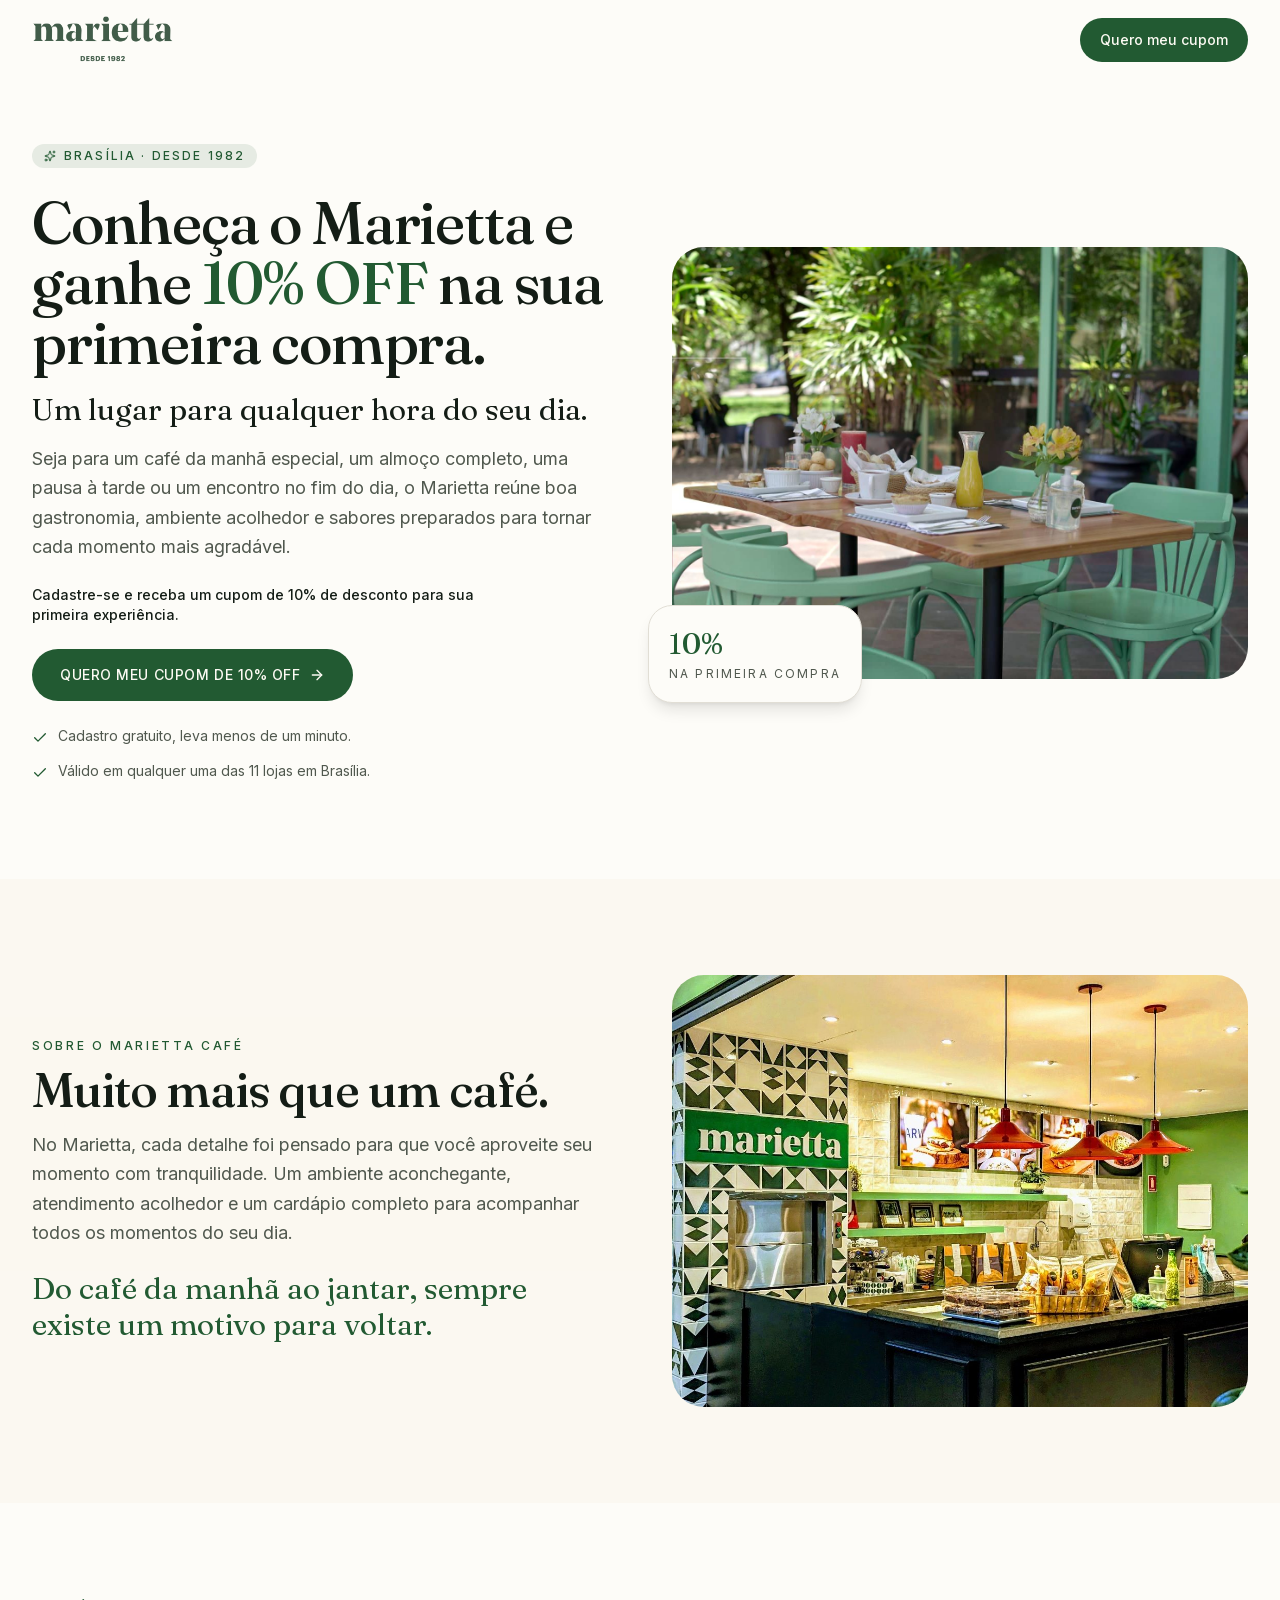
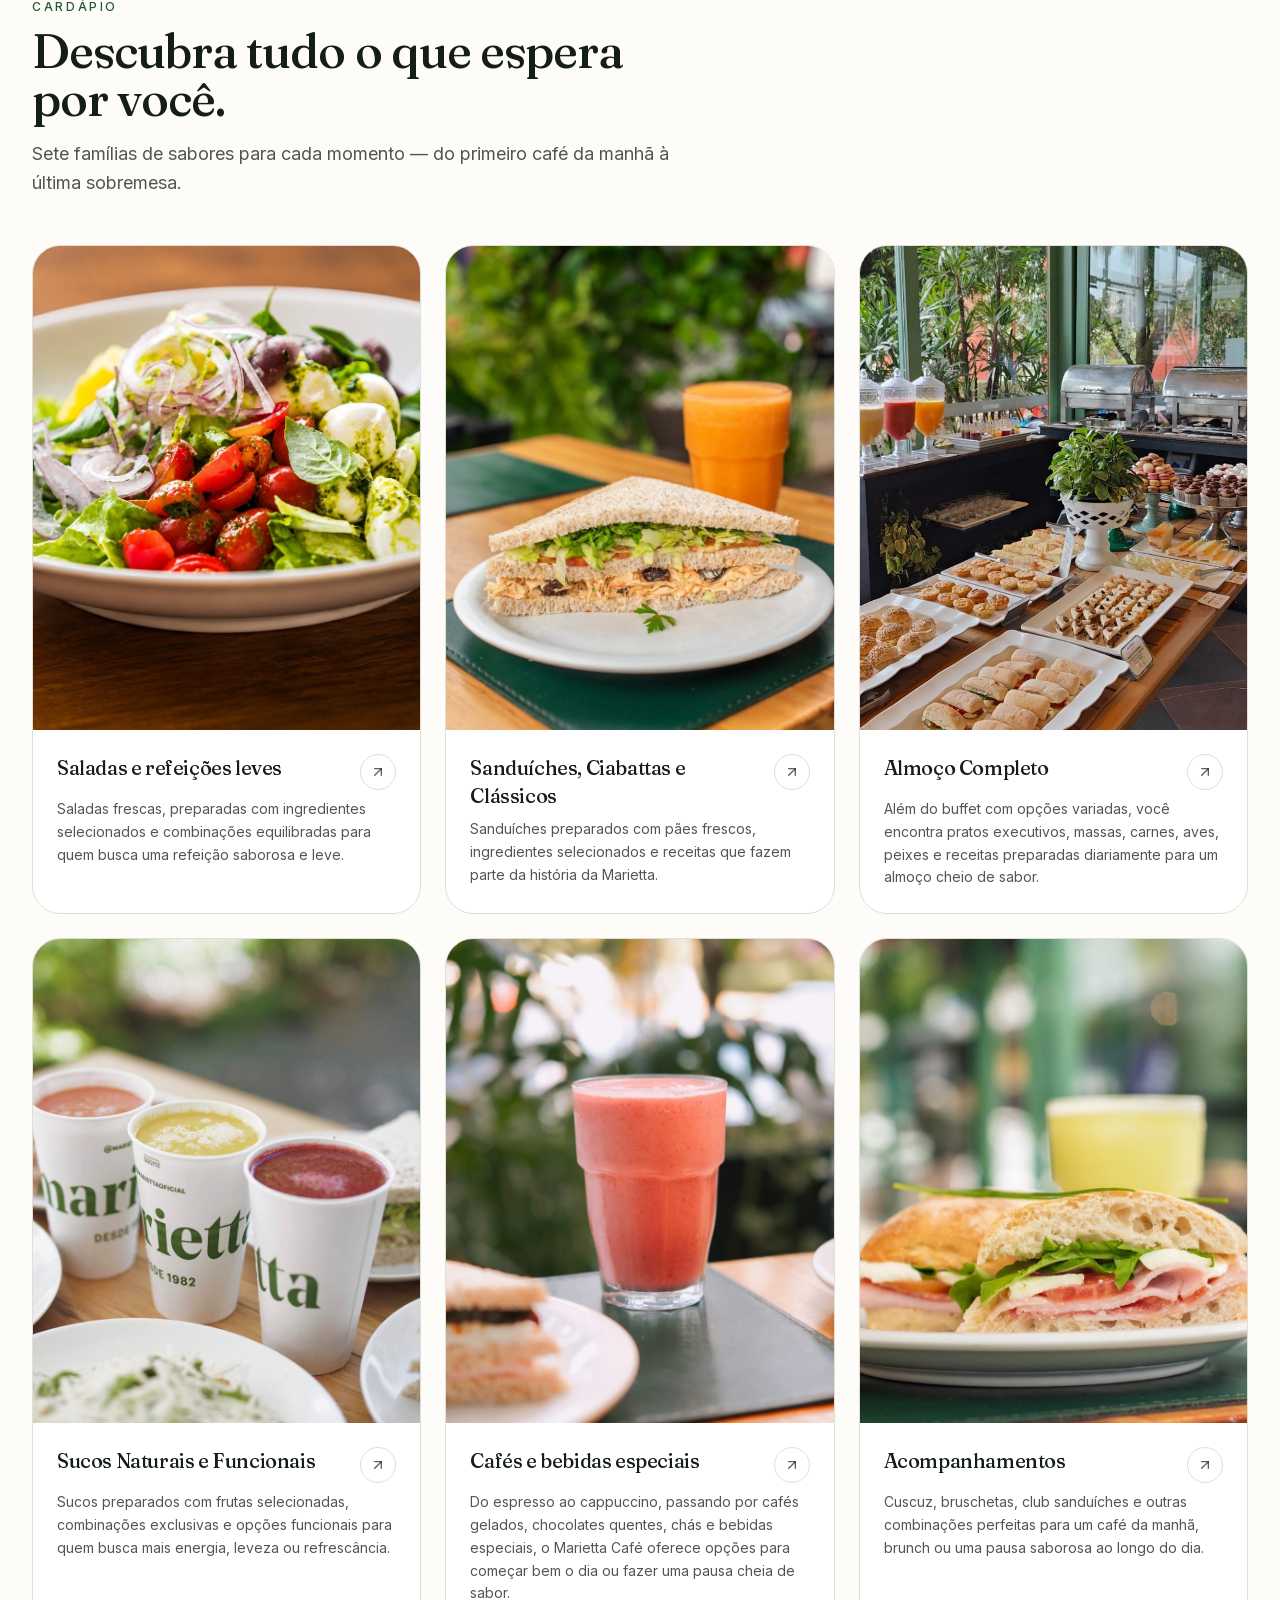
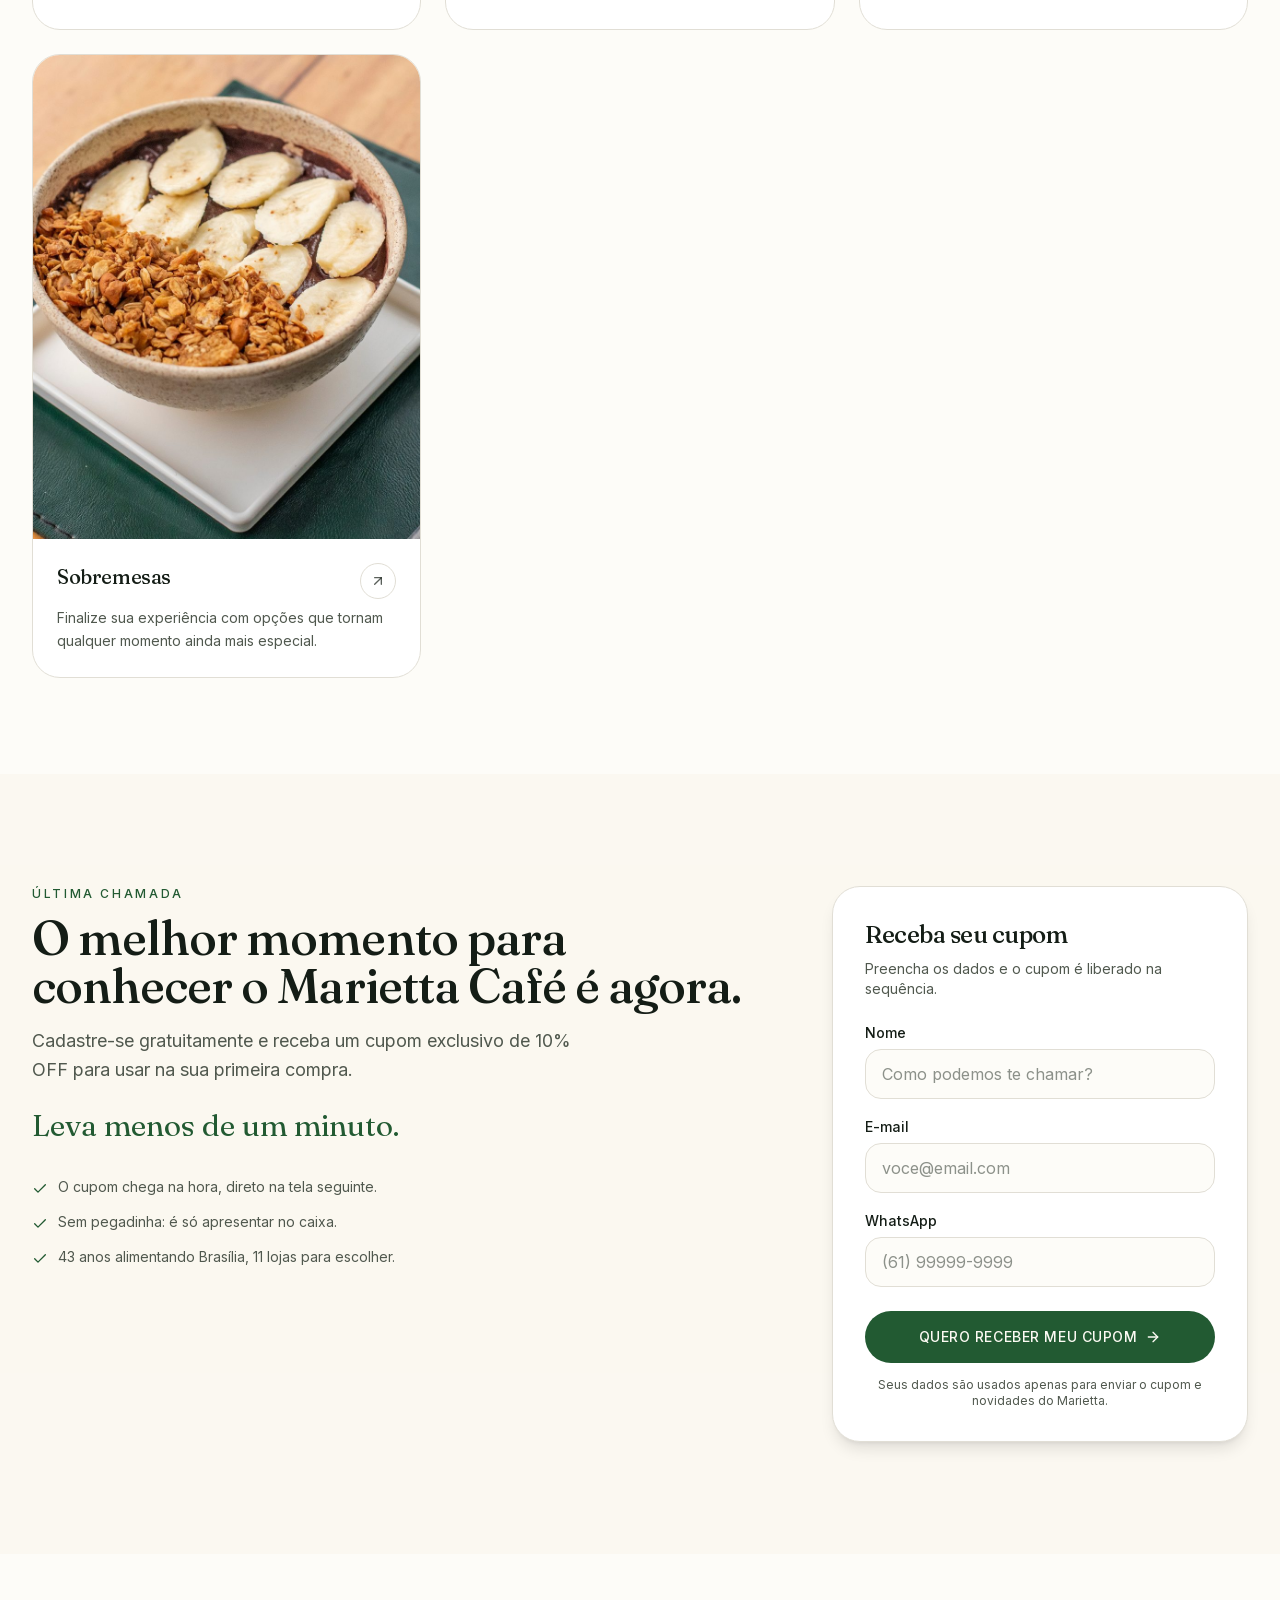
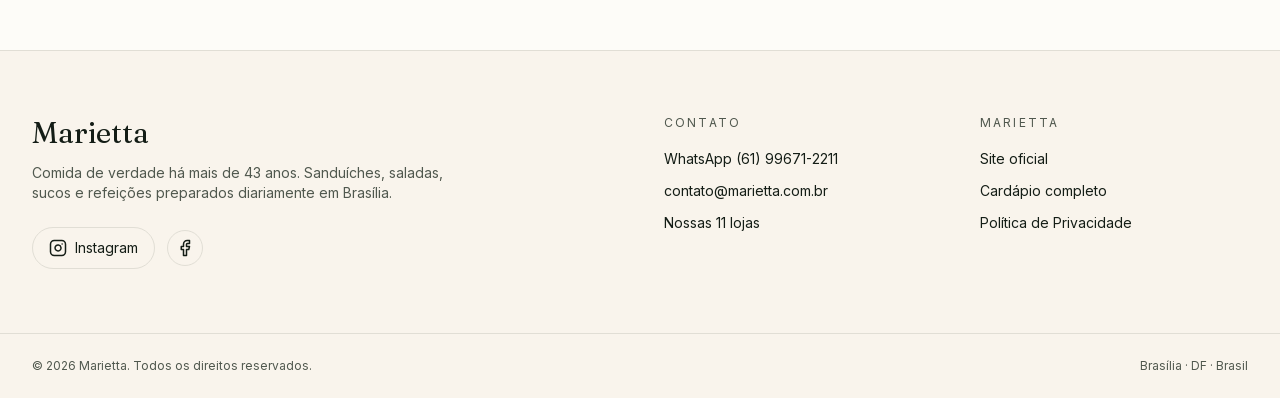
==== cafe/index.html @ 32fc6305 "lp marvin" ====
<!DOCTYPE html>
<html lang="pt-BR" class="no-js">
<head>
<meta charset="utf-8">
<meta name="viewport" content="width=device-width, initial-scale=1">

<title>Marietta Café — Ganhe 10% OFF na sua primeira compra</title>
<meta name="description" content="Cadastre-se e receba um cupom de 10% de desconto para sua primeira experiência no Marietta Café. Um lugar para qualquer hora do seu dia, em Brasília.">
<meta name="author" content="Marietta">
<meta name="theme-color" content="#225a31">
<meta name="robots" content="noindex, nofollow">

<meta property="og:type" content="website">
<meta property="og:locale" content="pt_BR">
<meta property="og:site_name" content="Marietta">
<meta property="og:title" content="Marietta Café — Ganhe 10% OFF na sua primeira compra">
<meta property="og:description" content="Um lugar para qualquer hora do seu dia. Cadastre-se e receba seu cupom de 10% OFF.">
<meta property="og:image" content="assets/hero-varanda.jpg">
<meta name="twitter:card" content="summary_large_image">

<link rel="preload" as="font" type="font/woff2" href="assets/fraunces-latin.woff2" crossorigin>
<link rel="preload" as="font" type="font/woff2" href="assets/inter-latin.woff2" crossorigin>
<link rel="preload" as="image" href="assets/hero-varanda.jpg">
<link rel="stylesheet" href="assets/styles.css">

<script>document.documentElement.classList.remove('no-js');</script>
</head>

<body>

<a class="skip-link" href="#conteudo">Pular para o conteúdo</a>

<!-- ============================================================
     CABEÇALHO
     Transparente no topo, vidro a partir de 12px de rolagem —
     mesmo comportamento e mesmos valores do header do site.
     Sem navegação: numa LP, cada link é uma rota de fuga.
     ============================================================ -->
<header class="header" id="header">
	<div class="container header__inner">
		<a class="header__logo" href="#topo" aria-label="Marietta">
			<img src="assets/logo-marietta.png" alt="Marietta — desde 1982" width="300" height="120">
		</a>
		<a class="btn btn--primary header__cta" href="#cupom">Quero meu cupom</a>
	</div>
</header>

<main id="conteudo">

<!-- ============================================================
     1. HERO
     ============================================================ -->
<section class="section section--hero" id="topo">
	<div class="container split split--2">

		<div class="fade-up">
			<span class="badge">
				<svg aria-hidden="true" width="12" height="12" viewBox="0 0 24 24" fill="none" stroke="currentColor" stroke-width="2" stroke-linecap="round" stroke-linejoin="round"><path d="M11.017 2.814a1 1 0 0 1 1.966 0l1.051 5.558a2 2 0 0 0 1.594 1.594l5.558 1.051a1 1 0 0 1 0 1.966l-5.558 1.051a2 2 0 0 0-1.594 1.594l-1.051 5.558a1 1 0 0 1-1.966 0l-1.051-5.558a2 2 0 0 0-1.594-1.594l-5.558-1.051a1 1 0 0 1 0-1.966l5.558-1.051a2 2 0 0 0 1.594-1.594z"/><path d="M20 2v4"/><path d="M22 4h-4"/><circle cx="4" cy="20" r="2"/></svg>
				Brasília · desde 1982
			</span>

			<h1 class="h1 mt-6">Conheça o Marietta e ganhe <span class="accent">10% OFF</span> na sua primeira compra.</h1>

			<p class="display h3 mt-5">Um lugar para qualquer hora do seu dia.</p>

			<p class="lead measure mt-4">Seja para um café da manhã especial, um almoço completo, uma pausa à tarde ou um encontro no fim do dia, o Marietta reúne boa gastronomia, ambiente acolhedor e sabores preparados para tornar cada momento mais agradável.</p>

			<p class="body-sm strong measure-sm mt-6">Cadastre-se e receba um cupom de 10% de desconto para sua primeira experiência.</p>

			<div class="mt-6">
				<a class="btn btn--primary btn--lg btn--caps pulse" href="#cupom">
					Quero meu cupom de 10% OFF
					<svg aria-hidden="true" width="16" height="16" viewBox="0 0 24 24" fill="none" stroke="currentColor" stroke-width="2" stroke-linecap="round" stroke-linejoin="round"><path d="M5 12h14"/><path d="m12 5 7 7-7 7"/></svg>
				</a>
			</div>

			<ul class="checks mt-6">
				<li>
					<svg aria-hidden="true" width="16" height="16" viewBox="0 0 24 24" fill="none" stroke="currentColor" stroke-width="2" stroke-linecap="round" stroke-linejoin="round"><path d="M20 6 9 17l-5-5"/></svg>
					Cadastro gratuito, leva menos de um minuto.
				</li>
				<li>
					<svg aria-hidden="true" width="16" height="16" viewBox="0 0 24 24" fill="none" stroke="currentColor" stroke-width="2" stroke-linecap="round" stroke-linejoin="round"><path d="M20 6 9 17l-5-5"/></svg>
					Válido em qualquer uma das 11 lojas em Brasília.
				</li>
			</ul>
		</div>

		<div class="hero__media fade-up">
			<div class="frame frame--43">
				<img src="assets/hero-varanda.jpg"
				     alt="Mesa posta na varanda de uma loja Marietta, com café, suco de laranja, pães e cadeiras verdes sob as árvores"
				     width="1333" height="1000" fetchpriority="high">
			</div>
			<div class="stat stat--float">
				<p class="stat__value">10%</p>
				<p class="stat__label">na primeira compra</p>
			</div>
		</div>

	</div>
</section>


<!-- ============================================================
     2. MUITO MAIS QUE UM CAFÉ
     ============================================================ -->
<section class="section section--tint">
	<div class="container split split--2">

		<div class="reveal">
			<p class="eyebrow">Sobre o Marietta Café</p>
			<h2 class="h2 mt-3">Muito mais que um café.</h2>
			<p class="body measure mt-4">No Marietta, cada detalhe foi pensado para que você aproveite seu momento com tranquilidade. Um ambiente aconchegante, atendimento acolhedor e um cardápio completo para acompanhar todos os momentos do seu dia.</p>
			<p class="display h3 accent mt-6">Do café da manhã ao jantar, sempre existe um motivo para voltar.</p>
		</div>

		<div class="reveal">
			<div class="frame frame--43">
				<img src="assets/ambiente-loja.jpg"
				     alt="Balcão de atendimento de uma loja Marietta em Brasília, com o logo verde da marca"
				     width="1117" height="838" loading="lazy">
			</div>
		</div>

	</div>
</section>


<!-- ============================================================
     3. CATEGORIAS
     ============================================================ -->
<section class="section">
	<div class="container">

		<div class="section-head reveal">
			<p class="eyebrow">Cardápio</p>
			<h2 class="h2">Descubra tudo o que espera por você.</h2>
			<p class="body">Sete famílias de sabores para cada momento — do primeiro café da manhã à última sobremesa.</p>
		</div>

		<div class="grid grid--2 grid--3 mt-12">

			<!-- 1 -->
			<article class="cat reveal">
				<div class="cat__media">
					<img src="assets/cat-saladas.jpg" alt="Salada Caprese do Marietta, com folhas frescas, tomate e queijo" width="807" height="1009" loading="lazy">
				</div>
				<div class="cat__body">
					<div class="cat__head">
						<h3 class="cat__title">Saladas e refeições leves</h3>
						<span class="icon-pill" aria-hidden="true">
							<svg width="16" height="16" viewBox="0 0 24 24" fill="none" stroke="currentColor" stroke-width="2" stroke-linecap="round" stroke-linejoin="round"><path d="M7 7h10v10"/><path d="M7 17 17 7"/></svg>
						</span>
					</div>
					<p class="cat__text">Saladas frescas, preparadas com ingredientes selecionados e combinações equilibradas para quem busca uma refeição saborosa e leve.</p>
				</div>
			</article>

			<!-- 2 -->
			<article class="cat reveal">
				<div class="cat__media">
					<img src="assets/cat-sanduiches.jpg" alt="Sanduíche natural do Marietta em pão semi-integral" width="840" height="1050" loading="lazy">
				</div>
				<div class="cat__body">
					<div class="cat__head">
						<h3 class="cat__title">Sanduíches, Ciabattas e Clássicos</h3>
						<span class="icon-pill" aria-hidden="true">
							<svg width="16" height="16" viewBox="0 0 24 24" fill="none" stroke="currentColor" stroke-width="2" stroke-linecap="round" stroke-linejoin="round"><path d="M7 7h10v10"/><path d="M7 17 17 7"/></svg>
						</span>
					</div>
					<p class="cat__text">Sanduíches preparados com pães frescos, ingredientes selecionados e receitas que fazem parte da história da Marietta.</p>
				</div>
			</article>

			<!-- 3 — FOTO APROXIMADA: buffet de evento. Substituir pela foto
			     de executivos/picadinho indicada no documento de copy. -->
			<article class="cat reveal">
				<div class="cat__media">
					<img src="assets/cat-almoco.jpg" alt="Mesa de buffet do Marietta com salgados, sanduíches, queijos e doces" width="716" height="895" loading="lazy">
				</div>
				<div class="cat__body">
					<div class="cat__head">
						<h3 class="cat__title">Almoço Completo</h3>
						<span class="icon-pill" aria-hidden="true">
							<svg width="16" height="16" viewBox="0 0 24 24" fill="none" stroke="currentColor" stroke-width="2" stroke-linecap="round" stroke-linejoin="round"><path d="M7 7h10v10"/><path d="M7 17 17 7"/></svg>
						</span>
					</div>
					<p class="cat__text">Além do buffet com opções variadas, você encontra pratos executivos, massas, carnes, aves, peixes e receitas preparadas diariamente para um almoço cheio de sabor.</p>
				</div>
			</article>

			<!-- 4 -->
			<article class="cat reveal">
				<div class="cat__media">
					<img src="assets/cat-sucos.jpg" alt="Suco natural do Marietta servido em copo alto" width="840" height="1050" loading="lazy">
				</div>
				<div class="cat__body">
					<div class="cat__head">
						<h3 class="cat__title">Sucos Naturais e Funcionais</h3>
						<span class="icon-pill" aria-hidden="true">
							<svg width="16" height="16" viewBox="0 0 24 24" fill="none" stroke="currentColor" stroke-width="2" stroke-linecap="round" stroke-linejoin="round"><path d="M7 7h10v10"/><path d="M7 17 17 7"/></svg>
						</span>
					</div>
					<p class="cat__text">Sucos preparados com frutas selecionadas, combinações exclusivas e opções funcionais para quem busca mais energia, leveza ou refrescância.</p>
				</div>
			</article>

			<!-- 5 — FOTO APROXIMADA: a imagem disponível é de um smoothie,
			     não de café. Substituir pela foto de lanches/chá da tarde
			     indicada no documento de copy. -->
			<article class="cat reveal">
				<div class="cat__media">
					<img src="assets/cat-cafes.jpg" alt="Bebida gelada servida em copo de vidro numa mesa do Marietta" width="840" height="1050" loading="lazy">
				</div>
				<div class="cat__body">
					<div class="cat__head">
						<h3 class="cat__title">Cafés e bebidas especiais</h3>
						<span class="icon-pill" aria-hidden="true">
							<svg width="16" height="16" viewBox="0 0 24 24" fill="none" stroke="currentColor" stroke-width="2" stroke-linecap="round" stroke-linejoin="round"><path d="M7 7h10v10"/><path d="M7 17 17 7"/></svg>
						</span>
					</div>
					<p class="cat__text">Do espresso ao cappuccino, passando por cafés gelados, chocolates quentes, chás e bebidas especiais, o Marietta Café oferece opções para começar bem o dia ou fazer uma pausa cheia de sabor.</p>
				</div>
			</article>

			<!-- 6 — FOTO APROXIMADA: ciabatta. Substituir pela foto de
			     bruschettas indicada no documento de copy. -->
			<article class="cat reveal">
				<div class="cat__media">
					<img src="assets/cat-acompanhamentos.jpg" alt="Ciabatta tostada na chapa, servida no Marietta" width="840" height="1050" loading="lazy">
				</div>
				<div class="cat__body">
					<div class="cat__head">
						<h3 class="cat__title">Acompanhamentos</h3>
						<span class="icon-pill" aria-hidden="true">
							<svg width="16" height="16" viewBox="0 0 24 24" fill="none" stroke="currentColor" stroke-width="2" stroke-linecap="round" stroke-linejoin="round"><path d="M7 7h10v10"/><path d="M7 17 17 7"/></svg>
						</span>
					</div>
					<p class="cat__text">Cuscuz, bruschetas, club sanduíches e outras combinações perfeitas para um café da manhã, brunch ou uma pausa saborosa ao longo do dia.</p>
				</div>
			</article>

			<!-- 7 — FOTO APROXIMADA: açaí. Substituir pela foto de
			     sobremesas indicada no documento de copy. -->
			<article class="cat reveal">
				<div class="cat__media">
					<img src="assets/cat-sobremesas.jpg" alt="Tigela de açaí do Marietta com banana e granola" width="840" height="1050" loading="lazy">
				</div>
				<div class="cat__body">
					<div class="cat__head">
						<h3 class="cat__title">Sobremesas</h3>
						<span class="icon-pill" aria-hidden="true">
							<svg width="16" height="16" viewBox="0 0 24 24" fill="none" stroke="currentColor" stroke-width="2" stroke-linecap="round" stroke-linejoin="round"><path d="M7 7h10v10"/><path d="M7 17 17 7"/></svg>
						</span>
					</div>
					<p class="cat__text">Finalize sua experiência com opções que tornam qualquer momento ainda mais especial.</p>
				</div>
			</article>

		</div>
	</div>
</section>


<!-- ============================================================
     4. CTA FINAL + FORMULÁRIO
     ============================================================ -->
<section class="section section--lg section--tint" id="cupom">
	<div class="container split split--form">

		<div class="reveal">
			<p class="eyebrow">Última chamada</p>
			<h2 class="h2 mt-3">O melhor momento para conhecer o Marietta Café é agora.</h2>
			<p class="body measure mt-4">Cadastre-se gratuitamente e receba um cupom exclusivo de 10% OFF para usar na sua primeira compra.</p>
			<p class="display h3 accent mt-6">Leva menos de um minuto.</p>

			<ul class="checks mt-8">
				<li>
					<svg aria-hidden="true" width="16" height="16" viewBox="0 0 24 24" fill="none" stroke="currentColor" stroke-width="2" stroke-linecap="round" stroke-linejoin="round"><path d="M20 6 9 17l-5-5"/></svg>
					O cupom chega na hora, direto na tela seguinte.
				</li>
				<li>
					<svg aria-hidden="true" width="16" height="16" viewBox="0 0 24 24" fill="none" stroke="currentColor" stroke-width="2" stroke-linecap="round" stroke-linejoin="round"><path d="M20 6 9 17l-5-5"/></svg>
					Sem pegadinha: é só apresentar no caixa.
				</li>
				<li>
					<svg aria-hidden="true" width="16" height="16" viewBox="0 0 24 24" fill="none" stroke="currentColor" stroke-width="2" stroke-linecap="round" stroke-linejoin="round"><path d="M20 6 9 17l-5-5"/></svg>
					43 anos alimentando Brasília, 11 lojas para escolher.
				</li>
			</ul>
		</div>

		<!-- ATENÇÃO: formulário sem back-end. O `action` apenas leva
		     para a página de obrigado. Antes de publicar, apontar para
		     o endpoint do CRM / e-mail marketing. -->
		<div class="form reveal">
			<h2 class="form__title">Receba seu cupom</h2>
			<p class="body-sm mt-2">Preencha os dados e o cupom é liberado na sequência.</p>

			<form id="form-cupom" action="obrigado.html" method="get" novalidate>
				<div class="form__fields">

					<div class="field" data-field>
						<label for="nome">Nome</label>
						<input type="text" id="nome" name="nome" autocomplete="name"
						       placeholder="Como podemos te chamar?" required minlength="2">
						<p class="field__error" data-error>Informe seu nome.</p>
					</div>

					<div class="field" data-field>
						<label for="email">E-mail</label>
						<input type="email" id="email" name="email" autocomplete="email"
						       placeholder="voce@email.com" required
						       inputmode="email" spellcheck="false">
						<p class="field__error" data-error>Informe um e-mail válido.</p>
					</div>

					<div class="field" data-field>
						<label for="whatsapp">WhatsApp</label>
						<input type="tel" id="whatsapp" name="whatsapp" autocomplete="tel"
						       placeholder="(61) 99999-9999" required
						       inputmode="numeric" maxlength="16">
						<p class="field__error" data-error>Informe um WhatsApp com DDD.</p>
					</div>

				</div>

				<button type="submit" class="btn btn--primary btn--lg btn--block btn--caps form__submit">
					Quero receber meu cupom
					<svg aria-hidden="true" width="16" height="16" viewBox="0 0 24 24" fill="none" stroke="currentColor" stroke-width="2" stroke-linecap="round" stroke-linejoin="round"><path d="M5 12h14"/><path d="m12 5 7 7-7 7"/></svg>
				</button>

				<p class="note form__legal">Seus dados são usados apenas para enviar o cupom e novidades do Marietta.</p>
			</form>
		</div>

	</div>
</section>

</main>


<!-- ============================================================
     RODAPÉ
     ============================================================ -->
<footer class="footer">
	<div class="container footer__inner">

		<div class="footer__brand-col">
			<p class="footer__brand">Marietta</p>
			<p class="body-sm measure-sm mt-3">Comida de verdade há mais de 43 anos. Sanduíches, saladas, sucos e refeições preparados diariamente em Brasília.</p>
			<div class="footer__social">
				<a class="social-pill" href="https://www.instagram.com/mariettaoficial/" target="_blank" rel="noopener noreferrer" aria-label="Instagram">
					<svg aria-hidden="true" width="18" height="18" viewBox="0 0 24 24" fill="none" stroke="currentColor" stroke-width="2" stroke-linecap="round" stroke-linejoin="round"><rect x="2" y="2" width="20" height="20" rx="5" ry="5"/><path d="M16 11.37A4 4 0 1 1 12.63 8 4 4 0 0 1 16 11.37z"/><line x1="17.5" x2="17.51" y1="6.5" y2="6.5"/></svg>
					Instagram
				</a>
				<a class="social-icon" href="https://www.facebook.com/rede.marietta/" target="_blank" rel="noopener noreferrer" aria-label="Facebook">
					<svg aria-hidden="true" width="18" height="18" viewBox="0 0 24 24" fill="none" stroke="currentColor" stroke-width="2" stroke-linecap="round" stroke-linejoin="round"><path d="M18 2h-3a5 5 0 0 0-5 5v3H7v4h3v8h4v-8h3l1-4h-4V7a1 1 0 0 1 1-1h3z"/></svg>
				</a>
			</div>
		</div>

		<div>
			<p class="footer__label">Contato</p>
			<div class="footer__links">
				<a href="https://wa.me/5561996712211?text=Ol%C3%A1!%20Gostaria%20de%20fazer%20um%20pedido.">WhatsApp (61) 99671-2211</a>
				<a href="mailto:contato@marietta.com.br">contato@marietta.com.br</a>
				<a href="https://marietta.com.br/lojas" target="_blank" rel="noopener">Nossas 11 lojas</a>
			</div>
		</div>

		<div>
			<p class="footer__label">Marietta</p>
			<div class="footer__links">
				<a href="https://marietta.com.br/" target="_blank" rel="noopener">Site oficial</a>
				<a href="https://marietta.com.br/cardapio" target="_blank" rel="noopener">Cardápio completo</a>
				<a href="https://marietta.com.br/privacidade" target="_blank" rel="noopener">Política de Privacidade</a>
			</div>
		</div>

	</div>

	<div class="footer__bar">
		<div class="container">
			<span>© 2026 Marietta. Todos os direitos reservados.</span>
			<span>Brasília · DF · Brasil</span>
		</div>
	</div>
</footer>


<script>
/* ================================================================
   1) Cabeçalho: vidro a partir de 12px — mesmo limiar do site.
   ================================================================ */
(function () {
	var header = document.getElementById('header');
	if (!header) return;
	var onScroll = function () {
		header.classList.toggle('is-scrolled', window.scrollY > 12);
	};
	onScroll();
	window.addEventListener('scroll', onScroll, { passive: true });
})();

/* ================================================================
   2) Revelação progressiva — reaproveita o keyframe fadeUp.
   ================================================================ */
(function () {
	var items = document.querySelectorAll('.reveal');
	if (!items.length) return;

	var reduced = window.matchMedia('(prefers-reduced-motion: reduce)').matches;
	if (reduced || !('IntersectionObserver' in window)) {
		items.forEach(function (el) { el.classList.add('is-visible'); });
		return;
	}

	var io = new IntersectionObserver(function (entries) {
		entries.forEach(function (entry) {
			if (!entry.isIntersecting) return;
			entry.target.classList.add('is-visible');
			io.unobserve(entry.target);
		});
	}, { rootMargin: '0px 0px -10% 0px', threshold: 0.1 });

	items.forEach(function (el) { io.observe(el); });
})();

/* ================================================================
   3) Formulário: máscara de WhatsApp + validação.
      Os erros só aparecem depois da primeira tentativa de envio —
      validar enquanto a pessoa ainda digita é hostil.
   ================================================================ */
(function () {
	var form = document.getElementById('form-cupom');
	if (!form) return;

	var tel = form.querySelector('#whatsapp');
	var submitted = false;

	/* --- máscara (61) 99999-9999 --- */
	tel.addEventListener('input', function () {
		var d = tel.value.replace(/\D/g, '').slice(0, 11);
		var out = '';
		if (d.length) out = '(' + d.slice(0, 2);
		if (d.length >= 3) out += ') ' + d.slice(2, 7);
		if (d.length >= 8) out += '-' + d.slice(7);
		tel.value = out;
	});

	var isValid = function (input) {
		var v = input.value.trim();
		if (input.id === 'nome') return v.length >= 2;
		if (input.id === 'email') return /^[^\s@]+@[^\s@]+\.[^\s@]{2,}$/.test(v);
		if (input.id === 'whatsapp') return v.replace(/\D/g, '').length >= 10;
		return true;
	};

	var check = function (input) {
		var field = input.closest('[data-field]');
		var ok = isValid(input);
		field.classList.toggle('is-invalid', !ok);
		input.setAttribute('aria-invalid', ok ? 'false' : 'true');
		return ok;
	};

	form.querySelectorAll('input').forEach(function (input) {
		input.addEventListener('blur', function () { if (submitted) check(input); });
		input.addEventListener('input', function () { if (submitted) check(input); });
	});

	form.addEventListener('submit', function (e) {
		submitted = true;
		var inputs = [].slice.call(form.querySelectorAll('input'));
		var firstBad = null;

		inputs.forEach(function (input) {
			if (!check(input) && !firstBad) firstBad = input;
		});

		if (firstBad) {
			e.preventDefault();
			firstBad.focus();
			return;
		}

		/* Sem back-end: não faz sentido mandar os dados na query string
		   de uma página estática. Limpa o método e navega. Ao plugar o
		   CRM, remover este bloco e deixar o submit seguir normalmente. */
		e.preventDefault();
		var btn = form.querySelector('button[type="submit"]');
		btn.setAttribute('aria-disabled', 'true');
		btn.textContent = 'Liberando seu cupom…';
		window.location.href = 'obrigado.html';
	});
})();
</script>

</body>
</html>
---- cafe/assets/styles.css ----
/* ===================================================================
   MARIETTA CAFÉ — LANDING PAGE
   CSS escrito à mão sobre o design system extraído de website/.

   Cor, escala tipográfica, raios, sombras, easings e keyframes são os
   MESMOS valores compilados em
   website/assets/ef5ca77b338101a3_styles-BnBg8vrK.css — copiados
   literalmente, não reinterpretados. Ver website/design-system.html.

   Inclui a tipografia: Fraunces nos títulos, Inter nos textos.

   Sumário
     01. Fontes
     02. Tokens
     03. Reset & base
     04. Tipografia
     05. Layout
     06. Cabeçalho
     07. Botões
     08. Pílulas, eyebrows e ícones
     09. Cards
     10. Formulário
     11. Rodapé
     12. Movimento
     13. Responsivo
   =================================================================== */


/* 01. FONTES ======================================================== */
/* Fraunces (títulos) + Inter (textos) — a dupla do site da Marietta.
   Ver website-marietta/design-system.html. */

@font-face {
	font-family: 'Fraunces';
	font-style: normal;
	font-weight: 400 600;
	font-display: swap;
	src: url('fraunces-latin.woff2') format('woff2');
	unicode-range: U+0000-00FF, U+0131, U+0152-0153, U+02BB-02BC, U+02C6,
		U+02DA, U+02DC, U+0304, U+0308, U+0329, U+2000-206F, U+20AC,
		U+2122, U+2191, U+2193, U+2212, U+2215, U+FEFF, U+FFFD;
}

@font-face {
	font-family: 'Inter';
	font-style: normal;
	font-weight: 400 700;
	font-display: swap;
	src: url('inter-latin.woff2') format('woff2');
	unicode-range: U+0000-00FF, U+0131, U+0152-0153, U+02BB-02BC, U+02C6,
		U+02DA, U+02DC, U+0304, U+0308, U+0329, U+2000-206F, U+20AC,
		U+2122, U+2191, U+2193, U+2212, U+2215, U+FEFF, U+FFFD;
}


/* 02. TOKENS ======================================================== */

:root {
	/* cor — valores idênticos ao :root do CSS original */
	--background: #fdfcf8;
	--foreground: #141d16;
	--card: #ffffff;
	--primary: #225a31;
	--primary-foreground: #fcfaf3;
	--primary-soft: #62bb78;
	--secondary: #f7f1e5;
	--muted: #f5f2e9;
	--muted-foreground: #50584e;
	--accent: #e7d4bb;
	--destructive: #d40c1a;
	--border: #e1ded5;
	--input: #e1ded5;
	--ring: #225a31;

	/* tipografia */
	--font-display: 'Fraunces', ui-serif, Georgia, serif;
	--font-sans: 'Inter', ui-sans-serif, system-ui, sans-serif;

	--text-xs: .75rem;      --lh-xs: 1rem;
	--text-sm: .875rem;     --lh-sm: 1.25rem;
	--text-base: 1rem;      --lh-base: 1.5rem;
	--text-lg: 1.125rem;    --lh-lg: 1.75rem;
	--text-xl: 1.25rem;     --lh-xl: 1.75rem;
	--text-2xl: 1.5rem;     --lh-2xl: 2rem;
	--text-3xl: 1.875rem;   --lh-3xl: 2.25rem;
	--text-4xl: 2.25rem;    --lh-4xl: 2.5rem;
	--text-5xl: 3rem;       --lh-5xl: 1;
	--text-6xl: 3.75rem;    --lh-6xl: 1;

	--leading-snug: 1.375;
	--leading-relaxed: 1.625;

	/* forma */
	--radius: 1rem;
	--radius-2xl: calc(var(--radius) + 8px);   /* 24px */
	--radius-3xl: calc(var(--radius) + 12px);  /* 28px */
	--radius-4xl: 2rem;                        /* 32px */

	/* sombra */
	--shadow-md: 0 4px 6px -1px #0000001a, 0 2px 4px -2px #0000001a;
	--shadow-lg: 0 10px 15px -3px #0000001a, 0 4px 6px -4px #0000001a;
	--shadow-2xl: 0 25px 50px -12px #00000040;

	/* movimento */
	--ease: cubic-bezier(.4, 0, .2, 1);
	--ease-out-expo: cubic-bezier(.22, 1, .36, 1);
	--dur: .15s;

	/* layout */
	--container: 80rem;
	--gutter: 1.25rem;
	--header-h: 4rem;
}

/* Espaço de cor idêntico ao original: o CSS de referência entrega os
   mesmos tokens em lab() quando o navegador suporta, o que evita
   diferença de matiz entre a LP e o site. */
@supports (color: lab(0% 0 0)) {
	:root {
		--background: lab(98.8714% -.1598 1.89867);
		--foreground: lab(9.78257% -5.94573 3.80925);
		--card: lab(100% 0 0);
		--primary: lab(33.8567% -27.1354 17.8475);
		--primary-foreground: lab(98.322% -.305593 3.80681);
		--primary-soft: lab(69.1791% -39.0255 25.483);
		--secondary: lab(95.4296% .560433 6.89434);
		--muted: lab(95.421% -.00339746 4.5949);
		--muted-foreground: lab(36.4541% -5.21055 4.90276);
		--accent: lab(86.1264% 3.87201 15.1097);
		--destructive: lab(45.5806% 69.4641 51.3946);
		--border: lab(88.4608% -.00050664 4.59685);
		--input: lab(88.4608% -.00050664 4.59685);
		--ring: lab(33.8567% -27.1354 17.8475);
	}
}


/* 03. RESET & BASE ================================================== */

*,
*::before,
*::after {
	box-sizing: border-box;
	margin: 0;
	padding: 0;
	border: 0 solid;
}

html {
	-webkit-text-size-adjust: 100%;
	scroll-behavior: smooth;
}

body {
	background-color: var(--background);
	color: var(--foreground);
	font-family: var(--font-sans);
	font-size: var(--text-base);
	line-height: var(--lh-base);
	font-feature-settings: 'ss01', 'cv11';
	-webkit-font-smoothing: antialiased;
	text-rendering: optimizeLegibility;
}

img, svg, video {
	display: block;
	max-width: 100%;
	height: auto;
	vertical-align: middle;
}

a {
	color: inherit;
	text-decoration: none;
}

ul, ol { list-style: none; }

button, input, textarea, select {
	font: inherit;
	color: inherit;
	background-color: transparent;
	border-radius: 0;
}

:focus-visible {
	outline: 2px solid var(--ring);
	outline-offset: 2px;
}

::selection {
	background-color: var(--primary);
	color: var(--primary-foreground);
}

.sr-only {
	position: absolute;
	width: 1px; height: 1px;
	padding: 0; margin: -1px;
	overflow: hidden;
	clip: rect(0, 0, 0, 0);
	white-space: nowrap;
	border-width: 0;
}

.skip-link {
	position: absolute;
	left: -9999px;
	top: 0;
	z-index: 100;
	background-color: var(--primary);
	color: var(--primary-foreground);
	padding: .75rem 1.25rem;
	border-radius: 0 0 var(--radius) 0;
	font-size: var(--text-sm);
	font-weight: 500;
}
.skip-link:focus {
	left: 0;
}


/* 04. TIPOGRAFIA ==================================================== */

/* Regra de base do design system: h1–h4 são tipos display por si
   mesmos — peso 500, entrelinha 1.1 e tracking -.02em sem classe. */
h1, h2, h3, h4 {
	font-family: var(--font-display);
	font-weight: 500;
	line-height: 1.1;
	letter-spacing: -.02em;
}

.h1 {
	font-size: var(--text-5xl);
	line-height: var(--lh-5xl);
}

.h2 {
	font-size: var(--text-4xl);
	line-height: var(--lh-4xl);
}

.h3 {
	font-size: var(--text-2xl);
	line-height: var(--lh-2xl);
}

.h4 {
	font-size: var(--text-xl);
	line-height: var(--lh-xl);
}

/* <p> com fonte display fica em 400, sem tracking — igual ao original */
.display {
	font-family: var(--font-display);
	font-weight: 400;
}

.eyebrow {
	font-size: var(--text-xs);
	line-height: var(--lh-xs);
	font-weight: 500;
	text-transform: uppercase;
	letter-spacing: .22em;
	color: var(--primary);
}

.lead {
	font-size: var(--text-lg);
	line-height: var(--leading-relaxed);
	color: var(--muted-foreground);
}

.body {
	font-size: var(--text-base);
	line-height: var(--leading-relaxed);
	color: var(--muted-foreground);
}

.body-sm {
	font-size: var(--text-sm);
	line-height: var(--lh-sm);
	color: var(--muted-foreground);
}

.note {
	font-size: var(--text-xs);
	line-height: var(--lh-xs);
	color: var(--muted-foreground);
}

.accent { color: var(--primary); }
.text-center { text-align: center; }
.strong { font-weight: 500; color: var(--foreground); }

.measure { max-width: 36rem; }
.measure-sm { max-width: 28rem; }


/* 05. LAYOUT ======================================================== */

.container {
	width: 100%;
	max-width: var(--container);
	margin-inline: auto;
	padding-inline: var(--gutter);
}

.section {
	padding-block: 4rem;
}

.section--lg {
	padding-block: 5rem;
}

/* Primeira seção: precisa vencer a altura do cabeçalho fixo, igual ao
   `pt-16 md:pt-20` que o site de origem aplica no <main>. */
.section--hero {
	padding-top: calc(var(--header-h) + 2.5rem);
}

.section--tint {
	background-color: color-mix(in srgb, var(--secondary) 40%, transparent);
}

.section--divide {
	border-top: 1px solid var(--border);
}

/* Escala de espaço do design system: passo de 4px (--spacing: .25rem) */
.mt-1  { margin-top: .25rem; }
.mt-2  { margin-top: .5rem; }
.mt-3  { margin-top: .75rem; }
.mt-4  { margin-top: 1rem; }
.mt-5  { margin-top: 1.25rem; }
.mt-6  { margin-top: 1.5rem; }
.mt-8  { margin-top: 2rem; }
.mt-10 { margin-top: 2.5rem; }
.mt-12 { margin-top: 3rem; }

.section-head {
	max-width: 42rem;
}
.section-head .h2 { margin-top: .75rem; }
.section-head .body { margin-top: 1rem; }

.grid {
	display: grid;
	gap: 1.5rem;
}

.split {
	display: grid;
	gap: 2.5rem;
	align-items: center;
}


/* 06. CABEÇALHO ===================================================== */

.header {
	position: fixed;
	top: 0;
	inset-inline: 0;
	z-index: 50;
	background-color: transparent;
	transition: all .3s var(--ease);
}

/* Estado rolado — mesma combinação do header do site de origem */
.header.is-scrolled {
	background-color: color-mix(in srgb, var(--background) 85%, transparent);
	backdrop-filter: blur(12px);
	-webkit-backdrop-filter: blur(12px);
	border-bottom: 1px solid var(--border);
}

.header__inner {
	display: flex;
	align-items: center;
	justify-content: space-between;
	gap: 1rem;
	height: var(--header-h);
}

.header__logo img {
	height: 2.5rem;
	width: auto;
}

/* O site de origem esconde o CTA do header no mobile (`hidden
   md:inline-flex`) porque lá existe um menu hambúrguer ao lado. Aqui
   não há navegação nenhuma, então esconder deixaria o header mobile
   só com o logo — e uma LP não desperdiça um CTA sempre visível.
   Ele fica, mas compacto, para nunca disputar espaço com o logo. */
/* Compound (.btn.header__cta) de proposito: `.btn` vem depois no
   arquivo e, com especificidade igual, venceria estas declaracoes. */
.btn.header__cta {
	padding: .625rem 1rem;
	font-size: var(--text-xs);
	line-height: var(--lh-xs);
}


/* 07. BOTÕES ======================================================== */

.btn {
	display: inline-flex;
	align-items: center;
	justify-content: center;
	gap: .5rem;
	/* Piso de alvo de toque (WCAG 2.5.8 / 44px). Só tem efeito prático
	   no CTA compacto do header — os demais já passam disso. */
	min-height: 2.75rem;
	border-radius: 9999px;
	font-size: var(--text-sm);
	line-height: var(--lh-sm);
	font-weight: 500;
	text-align: center;
	cursor: pointer;
	padding: .875rem 1.5rem;
	transition: background-color var(--dur) var(--ease),
		color var(--dur) var(--ease),
		border-color var(--dur) var(--ease),
		opacity var(--dur) var(--ease),
		box-shadow var(--dur) var(--ease);
}

.btn svg { flex-shrink: 0; }

.btn--primary {
	background-color: var(--primary);
	color: var(--primary-foreground);
}
.btn--primary:hover {
	background-color: color-mix(in oklab, var(--primary) 90%, transparent);
}

.btn--outline {
	border: 1px solid color-mix(in srgb, var(--foreground) 15%, transparent);
	background-color: var(--background);
	color: var(--foreground);
}
.btn--outline:hover {
	background-color: var(--accent);
}

/* Botão sobre superfície verde — inverte para papel */
.btn--onprimary {
	background-color: var(--background);
	color: var(--foreground);
}
.btn--onprimary:hover { opacity: .9; }

.btn--lg {
	padding: 1rem 1.75rem;
}

.btn--block {
	display: flex;
	width: 100%;
}

/* CTA em caixa alta, como no roteiro de copy */
.btn--caps {
	text-transform: uppercase;
	letter-spacing: .04em;
}

.btn:disabled,
.btn[aria-disabled='true'] {
	opacity: .5;
	pointer-events: none;
}

.link-arrow {
	display: inline-flex;
	align-items: center;
	gap: .375rem;
	font-size: var(--text-sm);
	font-weight: 500;
	color: var(--primary);
}
.link-arrow:hover { text-decoration: underline; }


/* 08. PÍLULAS, EYEBROWS E ÍCONES ==================================== */

.badge {
	display: inline-flex;
	align-items: center;
	gap: .5rem;
	border-radius: 9999px;
	background-color: color-mix(in srgb, var(--primary) 10%, transparent);
	color: var(--primary);
	padding: .25rem .75rem;
	font-size: var(--text-xs);
	line-height: var(--lh-xs);
	font-weight: 500;
	text-transform: uppercase;
	letter-spacing: .18em;
}

.icon-circle {
	display: inline-flex;
	align-items: center;
	justify-content: center;
	flex-shrink: 0;
	width: 2.75rem;
	height: 2.75rem;
	border-radius: 9999px;
	background-color: color-mix(in srgb, var(--primary) 10%, transparent);
	color: var(--primary);
}

.icon-pill {
	display: inline-flex;
	align-items: center;
	justify-content: center;
	flex-shrink: 0;
	width: 2.25rem;
	height: 2.25rem;
	border-radius: 9999px;
	border: 1px solid var(--border);
	color: color-mix(in srgb, var(--foreground) 70%, transparent);
	transition: all var(--dur) var(--ease);
}


/* 09. CARDS ========================================================= */

.card {
	background-color: var(--card);
	border: 1px solid var(--border);
	border-radius: var(--radius-2xl);
	padding: 1.5rem;
}

.card--flush {
	padding: 0;
	overflow: hidden;
	border-radius: var(--radius-3xl);
}

/* Card de categoria — zoom lento na imagem + seta que inverte,
   exatamente o gesto do card de categoria do site. */
.cat {
	display: block;
	position: relative;
	overflow: hidden;
	background-color: var(--card);
	border: 1px solid var(--border);
	border-radius: var(--radius-3xl);
	transition: box-shadow var(--dur) var(--ease),
		translate var(--dur) var(--ease);
}
.cat:hover {
	box-shadow: var(--shadow-lg);
	translate: 0 -2px;
}

.cat__media {
	aspect-ratio: 4 / 5;
	overflow: hidden;
	background-color: var(--muted);
}

.cat__media img {
	height: 100%;
	width: 100%;
	object-fit: cover;
	transition: scale .7s var(--ease);
}
.cat:hover .cat__media img { scale: 1.04; }

.cat__body {
	padding: 1.5rem;
}

.cat__head {
	display: flex;
	align-items: flex-start;
	justify-content: space-between;
	gap: 1rem;
}

.cat__title {
	font-size: var(--text-xl);
	line-height: var(--lh-xl);
}

.cat:hover .icon-pill {
	background-color: var(--primary);
	color: var(--primary-foreground);
	border-color: var(--primary);
}

.cat__text {
	margin-top: .5rem;
	font-size: var(--text-sm);
	line-height: var(--leading-relaxed);
	color: var(--muted-foreground);
}

/* Painel de superfície primária */
.panel {
	border-radius: var(--radius-4xl);
	background-color: var(--primary);
	color: var(--primary-foreground);
	padding: 2.5rem;
}
.panel .eyebrow { color: inherit; opacity: .8; }
.panel .body { color: color-mix(in srgb, var(--primary-foreground) 85%, transparent); }
.panel .note { color: inherit; opacity: .8; }

/* Moldura de imagem */
.frame {
	border-radius: var(--radius-4xl);
	overflow: hidden;
	background-color: var(--muted);
}
.frame img {
	width: 100%;
	height: 100%;
	object-fit: cover;
}
.frame--43 { aspect-ratio: 4 / 3; }

/* Selo flutuante sobre a imagem do hero */
.hero__media { position: relative; }

.stat {
	background-color: var(--background);
	border: 1px solid var(--border);
	border-radius: var(--radius-2xl);
	box-shadow: var(--shadow-lg);
	padding: 1.25rem;
	max-width: 220px;
}
.stat__value {
	font-family: var(--font-display);
	font-size: var(--text-3xl);
	line-height: var(--lh-3xl);
	color: var(--primary);
}
.stat__label {
	margin-top: .25rem;
	font-size: var(--text-xs);
	line-height: var(--lh-xs);
	text-transform: uppercase;
	letter-spacing: .18em;
	color: var(--muted-foreground);
}

/* Lista de benefícios */
.checks { display: grid; gap: .75rem; }
.checks li {
	display: flex;
	gap: .625rem;
	font-size: var(--text-sm);
	line-height: var(--leading-relaxed);
	color: var(--muted-foreground);
}
.checks svg {
	margin-top: .2rem;
	flex-shrink: 0;
	color: var(--primary);
}

/* Bloco do cupom (página de obrigado) */
.coupon {
	border: 1px dashed color-mix(in srgb, var(--primary) 40%, transparent);
	background-color: color-mix(in srgb, var(--primary) 10%, transparent);
	border-radius: var(--radius-2xl);
	padding: 1.5rem;
	text-align: center;
}
.coupon__label {
	font-size: var(--text-xs);
	line-height: var(--lh-xs);
	text-transform: uppercase;
	letter-spacing: .18em;
	color: var(--muted-foreground);
}
.coupon__code {
	margin-top: .5rem;
	font-family: var(--font-display);
	font-size: var(--text-3xl);
	line-height: var(--lh-3xl);
	color: var(--primary);
	letter-spacing: .02em;
}
.coupon__copy {
	margin-top: 1rem;
}


/* 10. FORMULÁRIO ==================================================== */
/* O site de origem não possui nenhum campo de formulário — este é o
   único componente novo. Foi construído sobre os tokens --input e
   --ring, que já existiam declarados no CSS original sem uso. */

.form {
	background-color: var(--card);
	border: 1px solid var(--border);
	border-radius: var(--radius-3xl);
	padding: 1.75rem;
	box-shadow: var(--shadow-lg);
}

.form__title {
	font-size: var(--text-2xl);
	line-height: var(--lh-2xl);
}

.form__fields {
	margin-top: 1.5rem;
	display: grid;
	gap: 1.125rem;
}

.field label {
	display: block;
	font-size: var(--text-sm);
	line-height: var(--lh-sm);
	font-weight: 500;
	color: var(--foreground);
	margin-bottom: .375rem;
}

.field input {
	display: block;
	width: 100%;
	border: 1px solid var(--input);
	border-radius: var(--radius);
	background-color: var(--background);
	color: var(--foreground);
	padding: .75rem 1rem;
	font-size: var(--text-base);
	line-height: var(--lh-base);
	transition: border-color var(--dur) var(--ease),
		box-shadow var(--dur) var(--ease);
}

.field input::placeholder {
	color: color-mix(in srgb, var(--muted-foreground) 65%, transparent);
}

.field input:hover {
	border-color: color-mix(in srgb, var(--primary) 35%, var(--input));
}

.field input:focus {
	outline: none;
	border-color: var(--ring);
	box-shadow: 0 0 0 3px color-mix(in srgb, var(--ring) 18%, transparent);
}

/* Erro — só aparece depois da primeira tentativa de envio */
.field__error {
	display: none;
	margin-top: .375rem;
	font-size: var(--text-xs);
	line-height: var(--lh-xs);
	color: var(--destructive);
}

.field.is-invalid input {
	border-color: var(--destructive);
}
.field.is-invalid input:focus {
	box-shadow: 0 0 0 3px color-mix(in srgb, var(--destructive) 18%, transparent);
}
.field.is-invalid .field__error {
	display: block;
}

.form__submit { margin-top: 1.5rem; }

.form__legal {
	margin-top: .875rem;
	text-align: center;
}


/* 11. RODAPÉ ======================================================== */

.footer {
	background-color: color-mix(in srgb, var(--secondary) 60%, transparent);
	border-top: 1px solid var(--border);
	margin-top: 6rem;
}

.footer__inner {
	padding-block: 3rem;
	display: grid;
	gap: 2rem;
}

.footer__brand {
	font-family: var(--font-display);
	font-size: var(--text-3xl);
	line-height: var(--lh-3xl);
}

.footer__social {
	display: flex;
	align-items: center;
	gap: .75rem;
	margin-top: 1.5rem;
}

.social-pill {
	display: inline-flex;
	align-items: center;
	gap: .5rem;
	border-radius: 9999px;
	border: 1px solid var(--border);
	padding: .5rem 1rem;
	font-size: var(--text-sm);
	transition: background-color var(--dur) var(--ease);
}
.social-pill:hover { background-color: var(--background); }

.social-icon {
	display: inline-flex;
	padding: .5rem;
	border-radius: 9999px;
	border: 1px solid var(--border);
	transition: background-color var(--dur) var(--ease);
}
.social-icon:hover { background-color: var(--background); }

.footer__links { display: grid; gap: .5rem; font-size: var(--text-sm); }
.footer__links a:hover { color: var(--primary); }

.footer__label {
	font-size: var(--text-xs);
	line-height: var(--lh-xs);
	text-transform: uppercase;
	letter-spacing: .18em;
	color: var(--muted-foreground);
	margin-bottom: 1rem;
}

.footer__bar {
	border-top: 1px solid var(--border);
}
.footer__bar > div {
	padding-block: 1.5rem;
	display: flex;
	flex-direction: column;
	align-items: center;
	gap: .75rem;
	font-size: var(--text-xs);
	line-height: var(--lh-xs);
	color: var(--muted-foreground);
	text-align: center;
}


/* 12. MOVIMENTO ===================================================== */
/* Keyframes copiados do CSS original. */

@keyframes fadeUp {
	0%   { opacity: 0; transform: translateY(16px); }
	100% { opacity: 1; transform: translateY(0); }
}

@keyframes gentlePulse {
	0%, 100% { box-shadow: 0 0 #225a3133; }
	50%      { box-shadow: 0 0 0 8px #225a3100; }
}

@keyframes float {
	0%, 100% { transform: translateY(0); }
	50%      { transform: translateY(-10px); }
}

.fade-up {
	animation: .8s var(--ease-out-expo) both fadeUp;
}

.pulse {
	animation: gentlePulse 2s ease-in-out infinite;
}

/* Revelação progressiva — usa o MESMO fadeUp e o mesmo easing.
   O site de origem só anima no load; numa LP longa a revelação por
   scroll evita que as seções de baixo cheguem já "gastas". */
.reveal {
	opacity: 0;
}

.reveal.is-visible {
	animation: .8s var(--ease-out-expo) both fadeUp;
}

/* Sem JS, nada pode ficar invisível */
.no-js .reveal { opacity: 1; }

@media (prefers-reduced-motion: reduce) {
	html { scroll-behavior: auto; }

	*, *::before, *::after {
		animation-duration: .01ms !important;
		animation-iteration-count: 1 !important;
		transition-duration: .01ms !important;
	}

	.reveal { opacity: 1; }
	.cat:hover { translate: none; }
	.cat:hover .cat__media img { scale: 1; }
}


/* 13. RESPONSIVO ==================================================== */
/* Breakpoints iguais aos do design system: 640 / 768 / 1024. */

@media (min-width: 640px) {
	.grid--2 { grid-template-columns: repeat(2, minmax(0, 1fr)); }
	.footer__bar > div {
		flex-direction: row;
		justify-content: space-between;
		text-align: left;
	}
	.form { padding: 2rem; }
}

@media (min-width: 768px) {
	:root { --gutter: 2rem; --header-h: 5rem; }

	.section { padding-block: 6rem; }
	.section--lg { padding-block: 7rem; }
	.section--hero { padding-top: calc(var(--header-h) + 4rem); }

	.h1 { font-size: var(--text-6xl); line-height: var(--lh-6xl); }
	.h2 { font-size: var(--text-5xl); line-height: var(--lh-5xl); }
	.h3 { font-size: var(--text-3xl); line-height: var(--lh-3xl); }

	.lead { font-size: var(--text-lg); }
	.body { font-size: var(--text-lg); }

	.header__logo img { height: 3rem; }
	.btn.header__cta { padding: .625rem 1.25rem; font-size: var(--text-sm); line-height: var(--lh-sm); }

	.panel { padding: 4rem; }

	.footer__inner {
		grid-template-columns: repeat(4, minmax(0, 1fr));
		gap: 3rem;
		padding-block: 4rem;
	}
	.footer__brand-col { grid-column: span 2 / span 2; }

	.grid--3 { grid-template-columns: repeat(3, minmax(0, 1fr)); }
	.stat--float {
		position: absolute;
		bottom: -1.5rem;
		left: -1.5rem;
		animation: float 4s ease-in-out infinite;
	}
}

@media (min-width: 1024px) {
	.split--2 { grid-template-columns: repeat(2, minmax(0, 1fr)); gap: 4rem; }
	.split--form { grid-template-columns: 1fr 26rem; gap: 4rem; align-items: start; }
	.grid--4 { grid-template-columns: repeat(4, minmax(0, 1fr)); }
}
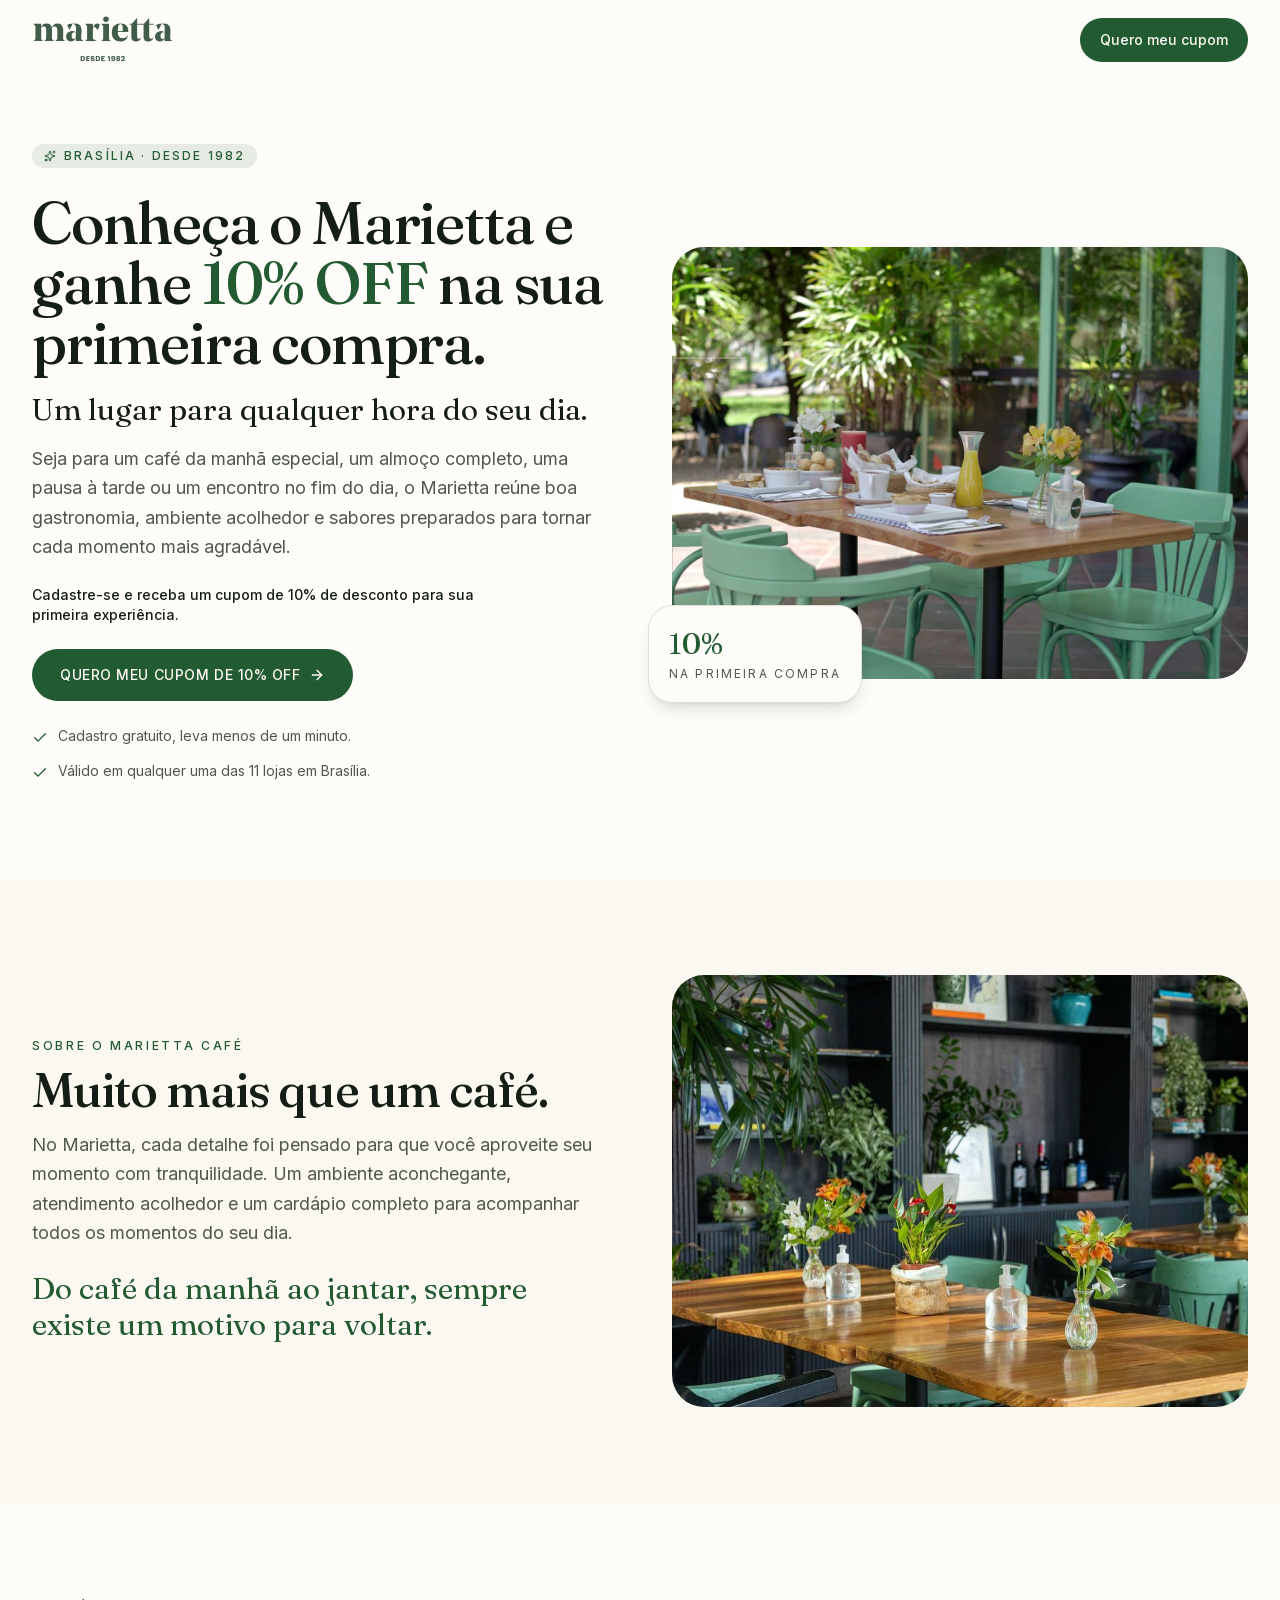
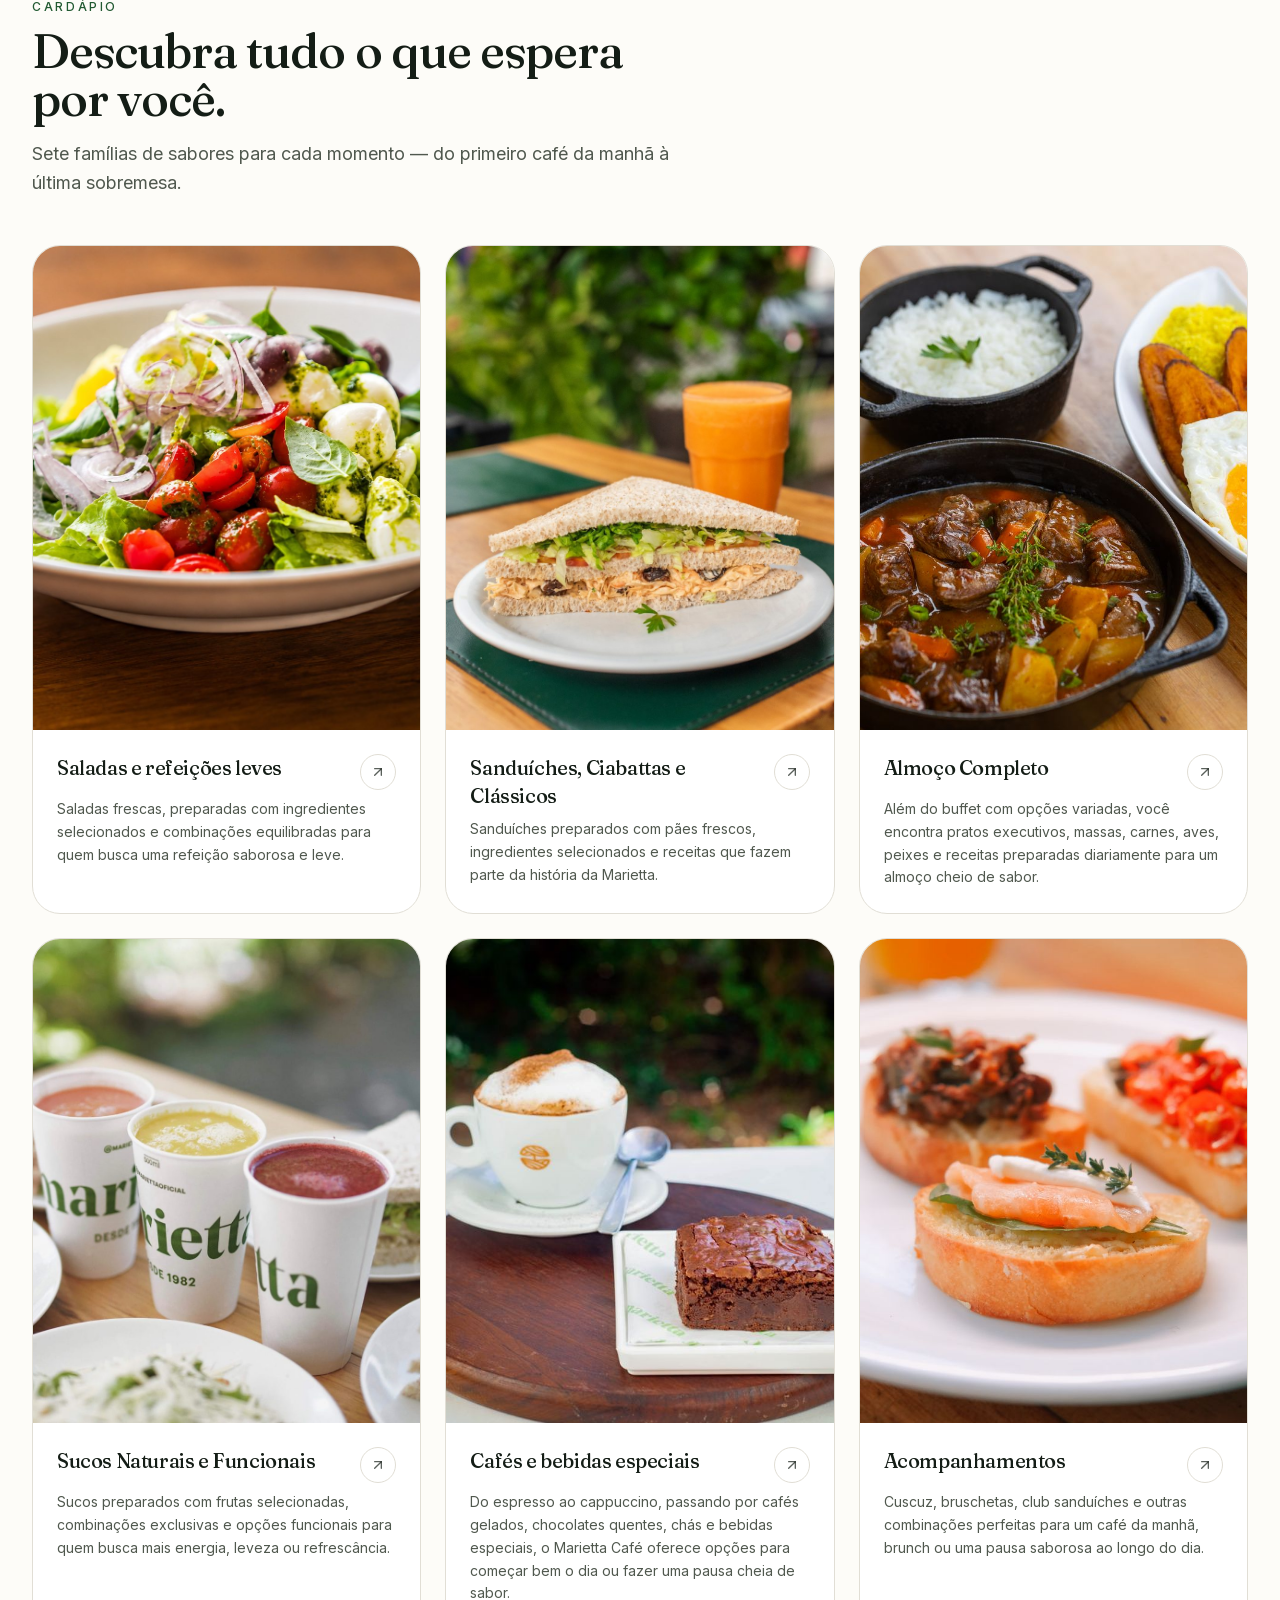
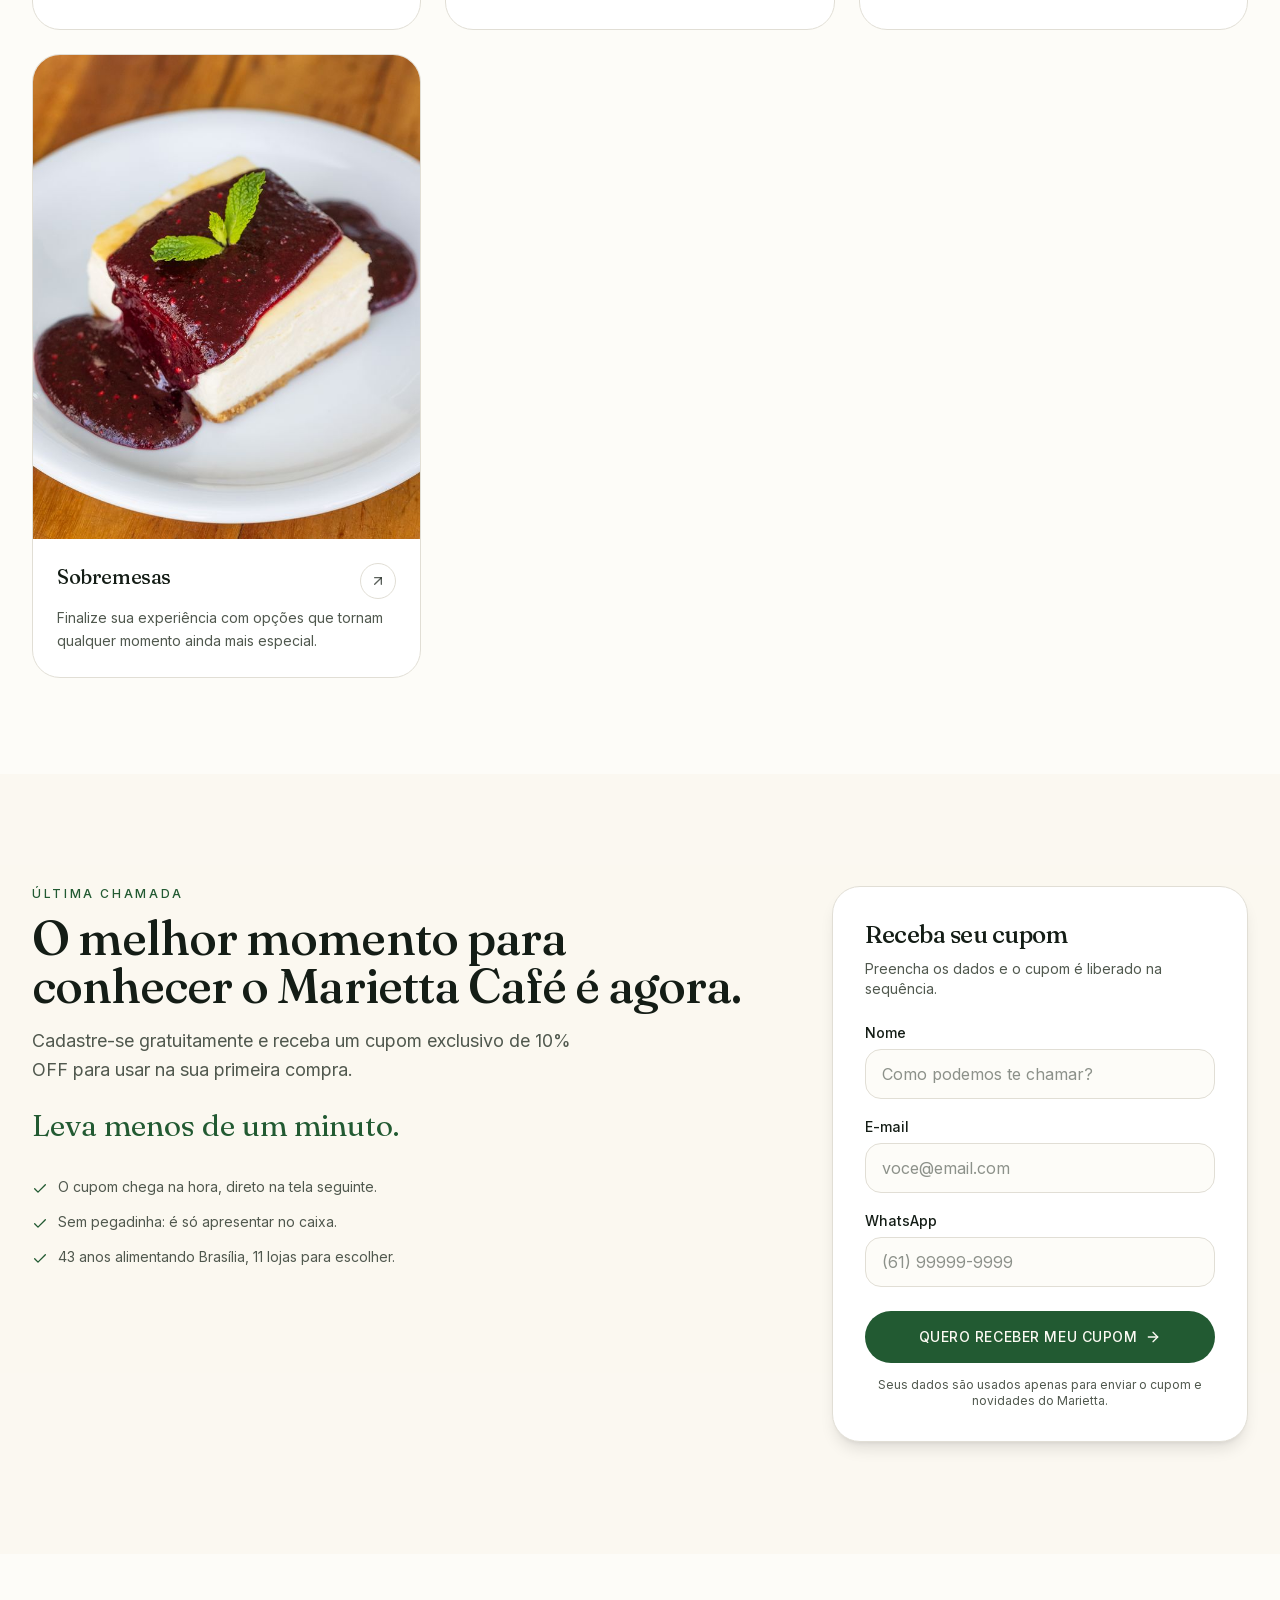
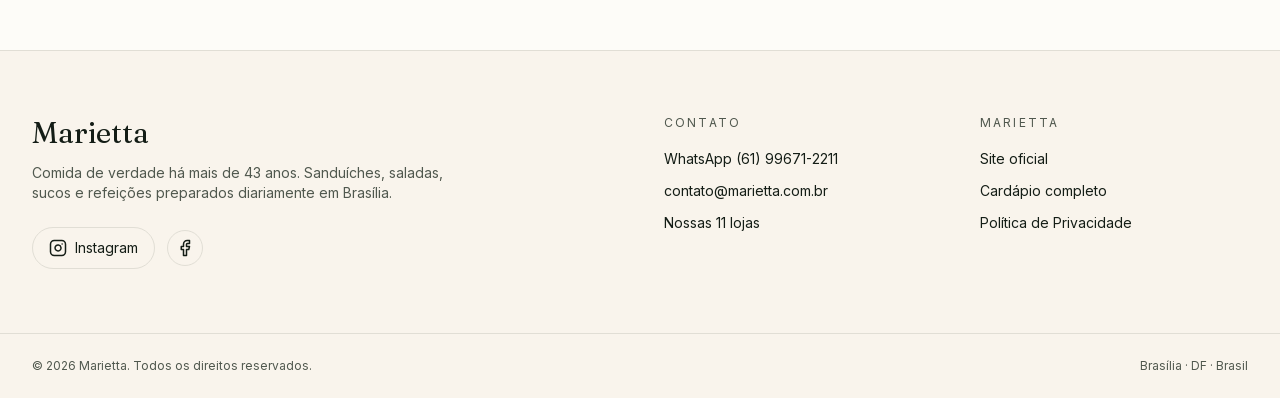
==== commit f22c1a96: "ajuste de imagens marietta cafe" ====
--- a/cafe/index.html
+++ b/cafe/index.html
@@ -1,502 +1,606 @@
 <!DOCTYPE html>
 <html lang="pt-BR" class="no-js">
+
 <head>
-<meta charset="utf-8">
-<meta name="viewport" content="width=device-width, initial-scale=1">
-
-<title>Marietta Café — Ganhe 10% OFF na sua primeira compra</title>
-<meta name="description" content="Cadastre-se e receba um cupom de 10% de desconto para sua primeira experiência no Marietta Café. Um lugar para qualquer hora do seu dia, em Brasília.">
-<meta name="author" content="Marietta">
-<meta name="theme-color" content="#225a31">
-<meta name="robots" content="noindex, nofollow">
-
-<meta property="og:type" content="website">
-<meta property="og:locale" content="pt_BR">
-<meta property="og:site_name" content="Marietta">
-<meta property="og:title" content="Marietta Café — Ganhe 10% OFF na sua primeira compra">
-<meta property="og:description" content="Um lugar para qualquer hora do seu dia. Cadastre-se e receba seu cupom de 10% OFF.">
-<meta property="og:image" content="assets/hero-varanda.jpg">
-<meta name="twitter:card" content="summary_large_image">
-
-<link rel="preload" as="font" type="font/woff2" href="assets/fraunces-latin.woff2" crossorigin>
-<link rel="preload" as="font" type="font/woff2" href="assets/inter-latin.woff2" crossorigin>
-<link rel="preload" as="image" href="assets/hero-varanda.jpg">
-<link rel="stylesheet" href="assets/styles.css">
-
-<script>document.documentElement.classList.remove('no-js');</script>
+	<meta charset="utf-8">
+	<meta name="viewport" content="width=device-width, initial-scale=1">
+
+	<title>Marietta Café — Ganhe 10% OFF na sua primeira compra</title>
+	<meta name="description"
+		content="Cadastre-se e receba um cupom de 10% de desconto para sua primeira experiência no Marietta Café. Um lugar para qualquer hora do seu dia, em Brasília.">
+	<meta name="author" content="Marietta">
+	<meta name="theme-color" content="#225a31">
+	<meta name="robots" content="noindex, nofollow">
+
+	<meta property="og:type" content="website">
+	<meta property="og:locale" content="pt_BR">
+	<meta property="og:site_name" content="Marietta">
+	<meta property="og:title" content="Marietta Café — Ganhe 10% OFF na sua primeira compra">
+	<meta property="og:description"
+		content="Um lugar para qualquer hora do seu dia. Cadastre-se e receba seu cupom de 10% OFF.">
+	<meta property="og:image" content="assets/hero-varanda.jpg">
+	<meta name="twitter:card" content="summary_large_image">
+
+	<link rel="preload" as="font" type="font/woff2" href="assets/fraunces-latin.woff2" crossorigin>
+	<link rel="preload" as="font" type="font/woff2" href="assets/inter-latin.woff2" crossorigin>
+	<link rel="preload" as="image" href="assets/hero-varanda.jpg">
+	<link rel="stylesheet" href="assets/styles.css">
+
+	<script>document.documentElement.classList.remove('no-js');</script>
 </head>
 
 <body>
 
-<a class="skip-link" href="#conteudo">Pular para o conteúdo</a>
-
-<!-- ============================================================
+	<a class="skip-link" href="#conteudo">Pular para o conteúdo</a>
+
+	<!-- ============================================================
      CABEÇALHO
      Transparente no topo, vidro a partir de 12px de rolagem —
      mesmo comportamento e mesmos valores do header do site.
      Sem navegação: numa LP, cada link é uma rota de fuga.
      ============================================================ -->
-<header class="header" id="header">
-	<div class="container header__inner">
-		<a class="header__logo" href="#topo" aria-label="Marietta">
-			<img src="assets/logo-marietta.png" alt="Marietta — desde 1982" width="300" height="120">
-		</a>
-		<a class="btn btn--primary header__cta" href="#cupom">Quero meu cupom</a>
-	</div>
-</header>
-
-<main id="conteudo">
-
-<!-- ============================================================
+	<header class="header" id="header">
+		<div class="container header__inner">
+			<a class="header__logo" href="#topo" aria-label="Marietta">
+				<img src="assets/logo-marietta.png" alt="Marietta — desde 1982" width="300" height="120">
+			</a>
+			<a class="btn btn--primary header__cta" href="#cupom">Quero meu cupom</a>
+		</div>
+	</header>
+
+	<main id="conteudo">
+
+		<!-- ============================================================
      1. HERO
      ============================================================ -->
-<section class="section section--hero" id="topo">
-	<div class="container split split--2">
-
-		<div class="fade-up">
-			<span class="badge">
-				<svg aria-hidden="true" width="12" height="12" viewBox="0 0 24 24" fill="none" stroke="currentColor" stroke-width="2" stroke-linecap="round" stroke-linejoin="round"><path d="M11.017 2.814a1 1 0 0 1 1.966 0l1.051 5.558a2 2 0 0 0 1.594 1.594l5.558 1.051a1 1 0 0 1 0 1.966l-5.558 1.051a2 2 0 0 0-1.594 1.594l-1.051 5.558a1 1 0 0 1-1.966 0l-1.051-5.558a2 2 0 0 0-1.594-1.594l-5.558-1.051a1 1 0 0 1 0-1.966l5.558-1.051a2 2 0 0 0 1.594-1.594z"/><path d="M20 2v4"/><path d="M22 4h-4"/><circle cx="4" cy="20" r="2"/></svg>
-				Brasília · desde 1982
-			</span>
-
-			<h1 class="h1 mt-6">Conheça o Marietta e ganhe <span class="accent">10% OFF</span> na sua primeira compra.</h1>
-
-			<p class="display h3 mt-5">Um lugar para qualquer hora do seu dia.</p>
-
-			<p class="lead measure mt-4">Seja para um café da manhã especial, um almoço completo, uma pausa à tarde ou um encontro no fim do dia, o Marietta reúne boa gastronomia, ambiente acolhedor e sabores preparados para tornar cada momento mais agradável.</p>
-
-			<p class="body-sm strong measure-sm mt-6">Cadastre-se e receba um cupom de 10% de desconto para sua primeira experiência.</p>
-
-			<div class="mt-6">
-				<a class="btn btn--primary btn--lg btn--caps pulse" href="#cupom">
-					Quero meu cupom de 10% OFF
-					<svg aria-hidden="true" width="16" height="16" viewBox="0 0 24 24" fill="none" stroke="currentColor" stroke-width="2" stroke-linecap="round" stroke-linejoin="round"><path d="M5 12h14"/><path d="m12 5 7 7-7 7"/></svg>
-				</a>
-			</div>
-
-			<ul class="checks mt-6">
-				<li>
-					<svg aria-hidden="true" width="16" height="16" viewBox="0 0 24 24" fill="none" stroke="currentColor" stroke-width="2" stroke-linecap="round" stroke-linejoin="round"><path d="M20 6 9 17l-5-5"/></svg>
-					Cadastro gratuito, leva menos de um minuto.
-				</li>
-				<li>
-					<svg aria-hidden="true" width="16" height="16" viewBox="0 0 24 24" fill="none" stroke="currentColor" stroke-width="2" stroke-linecap="round" stroke-linejoin="round"><path d="M20 6 9 17l-5-5"/></svg>
-					Válido em qualquer uma das 11 lojas em Brasília.
-				</li>
-			</ul>
-		</div>
-
-		<div class="hero__media fade-up">
-			<div class="frame frame--43">
-				<img src="assets/hero-varanda.jpg"
-				     alt="Mesa posta na varanda de uma loja Marietta, com café, suco de laranja, pães e cadeiras verdes sob as árvores"
-				     width="1333" height="1000" fetchpriority="high">
-			</div>
-			<div class="stat stat--float">
-				<p class="stat__value">10%</p>
-				<p class="stat__label">na primeira compra</p>
-			</div>
-		</div>
-
-	</div>
-</section>
-
-
-<!-- ============================================================
+		<section class="section section--hero" id="topo">
+			<div class="container split split--2">
+
+				<div class="fade-up">
+					<span class="badge">
+						<svg aria-hidden="true" width="12" height="12" viewBox="0 0 24 24" fill="none"
+							stroke="currentColor" stroke-width="2" stroke-linecap="round" stroke-linejoin="round">
+							<path
+								d="M11.017 2.814a1 1 0 0 1 1.966 0l1.051 5.558a2 2 0 0 0 1.594 1.594l5.558 1.051a1 1 0 0 1 0 1.966l-5.558 1.051a2 2 0 0 0-1.594 1.594l-1.051 5.558a1 1 0 0 1-1.966 0l-1.051-5.558a2 2 0 0 0-1.594-1.594l-5.558-1.051a1 1 0 0 1 0-1.966l5.558-1.051a2 2 0 0 0 1.594-1.594z" />
+							<path d="M20 2v4" />
+							<path d="M22 4h-4" />
+							<circle cx="4" cy="20" r="2" />
+						</svg>
+						Brasília · desde 1982
+					</span>
+
+					<h1 class="h1 mt-6">Conheça o Marietta e ganhe <span class="accent">10% OFF</span> na sua primeira
+						compra.</h1>
+
+					<p class="display h3 mt-5">Um lugar para qualquer hora do seu dia.</p>
+
+					<p class="lead measure mt-4">Seja para um café da manhã especial, um almoço completo, uma pausa à
+						tarde ou um encontro no fim do dia, o Marietta reúne boa gastronomia, ambiente acolhedor e
+						sabores preparados para tornar cada momento mais agradável.</p>
+
+					<p class="body-sm strong measure-sm mt-6">Cadastre-se e receba um cupom de 10% de desconto para sua
+						primeira experiência.</p>
+
+					<div class="mt-6">
+						<a class="btn btn--primary btn--lg btn--caps pulse" href="#cupom">
+							Quero meu cupom de 10% OFF
+							<svg aria-hidden="true" width="16" height="16" viewBox="0 0 24 24" fill="none"
+								stroke="currentColor" stroke-width="2" stroke-linecap="round" stroke-linejoin="round">
+								<path d="M5 12h14" />
+								<path d="m12 5 7 7-7 7" />
+							</svg>
+						</a>
+					</div>
+
+					<ul class="checks mt-6">
+						<li>
+							<svg aria-hidden="true" width="16" height="16" viewBox="0 0 24 24" fill="none"
+								stroke="currentColor" stroke-width="2" stroke-linecap="round" stroke-linejoin="round">
+								<path d="M20 6 9 17l-5-5" />
+							</svg>
+							Cadastro gratuito, leva menos de um minuto.
+						</li>
+						<li>
+							<svg aria-hidden="true" width="16" height="16" viewBox="0 0 24 24" fill="none"
+								stroke="currentColor" stroke-width="2" stroke-linecap="round" stroke-linejoin="round">
+								<path d="M20 6 9 17l-5-5" />
+							</svg>
+							Válido em qualquer uma das 11 lojas em Brasília.
+						</li>
+					</ul>
+				</div>
+
+				<div class="hero__media fade-up">
+					<div class="frame frame--43">
+						<img src="assets/hero-varanda.jpg"
+							alt="Mesa posta na varanda de uma loja Marietta, com café, suco de laranja, pães e cadeiras verdes sob as árvores"
+							width="1333" height="1000" fetchpriority="high">
+					</div>
+					<div class="stat stat--float">
+						<p class="stat__value">10%</p>
+						<p class="stat__label">na primeira compra</p>
+					</div>
+				</div>
+
+			</div>
+		</section>
+
+
+		<!-- ============================================================
      2. MUITO MAIS QUE UM CAFÉ
      ============================================================ -->
-<section class="section section--tint">
-	<div class="container split split--2">
-
-		<div class="reveal">
-			<p class="eyebrow">Sobre o Marietta Café</p>
-			<h2 class="h2 mt-3">Muito mais que um café.</h2>
-			<p class="body measure mt-4">No Marietta, cada detalhe foi pensado para que você aproveite seu momento com tranquilidade. Um ambiente aconchegante, atendimento acolhedor e um cardápio completo para acompanhar todos os momentos do seu dia.</p>
-			<p class="display h3 accent mt-6">Do café da manhã ao jantar, sempre existe um motivo para voltar.</p>
-		</div>
-
-		<div class="reveal">
-			<div class="frame frame--43">
-				<img src="assets/ambiente-loja.jpg"
-				     alt="Balcão de atendimento de uma loja Marietta em Brasília, com o logo verde da marca"
-				     width="1117" height="838" loading="lazy">
-			</div>
-		</div>
-
-	</div>
-</section>
-
-
-<!-- ============================================================
+		<section class="section section--tint">
+			<div class="container split split--2">
+
+				<div class="reveal">
+					<p class="eyebrow">Sobre o Marietta Café</p>
+					<h2 class="h2 mt-3">Muito mais que um café.</h2>
+					<p class="body measure mt-4">No Marietta, cada detalhe foi pensado para que você aproveite seu
+						momento com tranquilidade. Um ambiente aconchegante, atendimento acolhedor e um cardápio
+						completo para acompanhar todos os momentos do seu dia.</p>
+					<p class="display h3 accent mt-6">Do café da manhã ao jantar, sempre existe um motivo para voltar.
+					</p>
+				</div>
+
+				<div class="reveal">
+					<div class="frame frame--43">
+						<img src="assets/ambiente-loja.jpeg"
+							alt="Balcão de atendimento de uma loja Marietta em Brasília, com o logo verde da marca"
+							width="1117" height="838" loading="lazy">
+					</div>
+				</div>
+
+			</div>
+		</section>
+
+
+		<!-- ============================================================
      3. CATEGORIAS
      ============================================================ -->
-<section class="section">
-	<div class="container">
-
-		<div class="section-head reveal">
-			<p class="eyebrow">Cardápio</p>
-			<h2 class="h2">Descubra tudo o que espera por você.</h2>
-			<p class="body">Sete famílias de sabores para cada momento — do primeiro café da manhã à última sobremesa.</p>
-		</div>
-
-		<div class="grid grid--2 grid--3 mt-12">
-
-			<!-- 1 -->
-			<article class="cat reveal">
-				<div class="cat__media">
-					<img src="assets/cat-saladas.jpg" alt="Salada Caprese do Marietta, com folhas frescas, tomate e queijo" width="807" height="1009" loading="lazy">
-				</div>
-				<div class="cat__body">
-					<div class="cat__head">
-						<h3 class="cat__title">Saladas e refeições leves</h3>
-						<span class="icon-pill" aria-hidden="true">
-							<svg width="16" height="16" viewBox="0 0 24 24" fill="none" stroke="currentColor" stroke-width="2" stroke-linecap="round" stroke-linejoin="round"><path d="M7 7h10v10"/><path d="M7 17 17 7"/></svg>
-						</span>
-					</div>
-					<p class="cat__text">Saladas frescas, preparadas com ingredientes selecionados e combinações equilibradas para quem busca uma refeição saborosa e leve.</p>
-				</div>
-			</article>
-
-			<!-- 2 -->
-			<article class="cat reveal">
-				<div class="cat__media">
-					<img src="assets/cat-sanduiches.jpg" alt="Sanduíche natural do Marietta em pão semi-integral" width="840" height="1050" loading="lazy">
-				</div>
-				<div class="cat__body">
-					<div class="cat__head">
-						<h3 class="cat__title">Sanduíches, Ciabattas e Clássicos</h3>
-						<span class="icon-pill" aria-hidden="true">
-							<svg width="16" height="16" viewBox="0 0 24 24" fill="none" stroke="currentColor" stroke-width="2" stroke-linecap="round" stroke-linejoin="round"><path d="M7 7h10v10"/><path d="M7 17 17 7"/></svg>
-						</span>
-					</div>
-					<p class="cat__text">Sanduíches preparados com pães frescos, ingredientes selecionados e receitas que fazem parte da história da Marietta.</p>
-				</div>
-			</article>
-
-			<!-- 3 — FOTO APROXIMADA: buffet de evento. Substituir pela foto
+		<section class="section">
+			<div class="container">
+
+				<div class="section-head reveal">
+					<p class="eyebrow">Cardápio</p>
+					<h2 class="h2">Descubra tudo o que espera por você.</h2>
+					<p class="body">Sete famílias de sabores para cada momento — do primeiro café da manhã à última
+						sobremesa.</p>
+				</div>
+
+				<div class="grid grid--2 grid--3 mt-12">
+
+					<!-- 1 -->
+					<article class="cat reveal">
+						<div class="cat__media">
+							<img src="assets/cat-saladas.jpg"
+								alt="Salada Caprese do Marietta, com folhas frescas, tomate e queijo" width="807"
+								height="1009" loading="lazy">
+						</div>
+						<div class="cat__body">
+							<div class="cat__head">
+								<h3 class="cat__title">Saladas e refeições leves</h3>
+								<span class="icon-pill" aria-hidden="true">
+									<svg width="16" height="16" viewBox="0 0 24 24" fill="none" stroke="currentColor"
+										stroke-width="2" stroke-linecap="round" stroke-linejoin="round">
+										<path d="M7 7h10v10" />
+										<path d="M7 17 17 7" />
+									</svg>
+								</span>
+							</div>
+							<p class="cat__text">Saladas frescas, preparadas com ingredientes selecionados e combinações
+								equilibradas para quem busca uma refeição saborosa e leve.</p>
+						</div>
+					</article>
+
+					<!-- 2 -->
+					<article class="cat reveal">
+						<div class="cat__media">
+							<img src="assets/cat-sanduiches.jpg"
+								alt="Sanduíche natural do Marietta em pão semi-integral" width="840" height="1050"
+								loading="lazy">
+						</div>
+						<div class="cat__body">
+							<div class="cat__head">
+								<h3 class="cat__title">Sanduíches, Ciabattas e Clássicos</h3>
+								<span class="icon-pill" aria-hidden="true">
+									<svg width="16" height="16" viewBox="0 0 24 24" fill="none" stroke="currentColor"
+										stroke-width="2" stroke-linecap="round" stroke-linejoin="round">
+										<path d="M7 7h10v10" />
+										<path d="M7 17 17 7" />
+									</svg>
+								</span>
+							</div>
+							<p class="cat__text">Sanduíches preparados com pães frescos, ingredientes selecionados e
+								receitas que fazem parte da história da Marietta.</p>
+						</div>
+					</article>
+
+					<!-- 3 — FOTO APROXIMADA: buffet de evento. Substituir pela foto
 			     de executivos/picadinho indicada no documento de copy. -->
-			<article class="cat reveal">
-				<div class="cat__media">
-					<img src="assets/cat-almoco.jpg" alt="Mesa de buffet do Marietta com salgados, sanduíches, queijos e doces" width="716" height="895" loading="lazy">
-				</div>
-				<div class="cat__body">
-					<div class="cat__head">
-						<h3 class="cat__title">Almoço Completo</h3>
-						<span class="icon-pill" aria-hidden="true">
-							<svg width="16" height="16" viewBox="0 0 24 24" fill="none" stroke="currentColor" stroke-width="2" stroke-linecap="round" stroke-linejoin="round"><path d="M7 7h10v10"/><path d="M7 17 17 7"/></svg>
-						</span>
-					</div>
-					<p class="cat__text">Além do buffet com opções variadas, você encontra pratos executivos, massas, carnes, aves, peixes e receitas preparadas diariamente para um almoço cheio de sabor.</p>
-				</div>
-			</article>
-
-			<!-- 4 -->
-			<article class="cat reveal">
-				<div class="cat__media">
-					<img src="assets/cat-sucos.jpg" alt="Suco natural do Marietta servido em copo alto" width="840" height="1050" loading="lazy">
-				</div>
-				<div class="cat__body">
-					<div class="cat__head">
-						<h3 class="cat__title">Sucos Naturais e Funcionais</h3>
-						<span class="icon-pill" aria-hidden="true">
-							<svg width="16" height="16" viewBox="0 0 24 24" fill="none" stroke="currentColor" stroke-width="2" stroke-linecap="round" stroke-linejoin="round"><path d="M7 7h10v10"/><path d="M7 17 17 7"/></svg>
-						</span>
-					</div>
-					<p class="cat__text">Sucos preparados com frutas selecionadas, combinações exclusivas e opções funcionais para quem busca mais energia, leveza ou refrescância.</p>
-				</div>
-			</article>
-
-			<!-- 5 — FOTO APROXIMADA: a imagem disponível é de um smoothie,
+					<article class="cat reveal">
+						<div class="cat__media">
+							<img src="assets/cat-almoco.jpeg"
+								alt="Mesa de buffet do Marietta com salgados, sanduíches, queijos e doces" width="716"
+								height="895" loading="lazy">
+						</div>
+						<div class="cat__body">
+							<div class="cat__head">
+								<h3 class="cat__title">Almoço Completo</h3>
+								<span class="icon-pill" aria-hidden="true">
+									<svg width="16" height="16" viewBox="0 0 24 24" fill="none" stroke="currentColor"
+										stroke-width="2" stroke-linecap="round" stroke-linejoin="round">
+										<path d="M7 7h10v10" />
+										<path d="M7 17 17 7" />
+									</svg>
+								</span>
+							</div>
+							<p class="cat__text">Além do buffet com opções variadas, você encontra pratos executivos,
+								massas, carnes, aves, peixes e receitas preparadas diariamente para um almoço cheio de
+								sabor.</p>
+						</div>
+					</article>
+
+					<!-- 4 -->
+					<article class="cat reveal">
+						<div class="cat__media">
+							<img src="assets/cat-sucos.jpg" alt="Suco natural do Marietta servido em copo alto"
+								width="840" height="1050" loading="lazy">
+						</div>
+						<div class="cat__body">
+							<div class="cat__head">
+								<h3 class="cat__title">Sucos Naturais e Funcionais</h3>
+								<span class="icon-pill" aria-hidden="true">
+									<svg width="16" height="16" viewBox="0 0 24 24" fill="none" stroke="currentColor"
+										stroke-width="2" stroke-linecap="round" stroke-linejoin="round">
+										<path d="M7 7h10v10" />
+										<path d="M7 17 17 7" />
+									</svg>
+								</span>
+							</div>
+							<p class="cat__text">Sucos preparados com frutas selecionadas, combinações exclusivas e
+								opções funcionais para quem busca mais energia, leveza ou refrescância.</p>
+						</div>
+					</article>
+
+					<!-- 5 — FOTO APROXIMADA: a imagem disponível é de um smoothie,
 			     não de café. Substituir pela foto de lanches/chá da tarde
 			     indicada no documento de copy. -->
-			<article class="cat reveal">
-				<div class="cat__media">
-					<img src="assets/cat-cafes.jpg" alt="Bebida gelada servida em copo de vidro numa mesa do Marietta" width="840" height="1050" loading="lazy">
-				</div>
-				<div class="cat__body">
-					<div class="cat__head">
-						<h3 class="cat__title">Cafés e bebidas especiais</h3>
-						<span class="icon-pill" aria-hidden="true">
-							<svg width="16" height="16" viewBox="0 0 24 24" fill="none" stroke="currentColor" stroke-width="2" stroke-linecap="round" stroke-linejoin="round"><path d="M7 7h10v10"/><path d="M7 17 17 7"/></svg>
-						</span>
-					</div>
-					<p class="cat__text">Do espresso ao cappuccino, passando por cafés gelados, chocolates quentes, chás e bebidas especiais, o Marietta Café oferece opções para começar bem o dia ou fazer uma pausa cheia de sabor.</p>
-				</div>
-			</article>
-
-			<!-- 6 — FOTO APROXIMADA: ciabatta. Substituir pela foto de
+					<article class="cat reveal">
+						<div class="cat__media">
+							<img src="assets/cat-cafes.jpeg"
+								alt="Bebida gelada servida em copo de vidro numa mesa do Marietta" width="840"
+								height="1050" loading="lazy">
+						</div>
+						<div class="cat__body">
+							<div class="cat__head">
+								<h3 class="cat__title">Cafés e bebidas especiais</h3>
+								<span class="icon-pill" aria-hidden="true">
+									<svg width="16" height="16" viewBox="0 0 24 24" fill="none" stroke="currentColor"
+										stroke-width="2" stroke-linecap="round" stroke-linejoin="round">
+										<path d="M7 7h10v10" />
+										<path d="M7 17 17 7" />
+									</svg>
+								</span>
+							</div>
+							<p class="cat__text">Do espresso ao cappuccino, passando por cafés gelados, chocolates
+								quentes, chás e bebidas especiais, o Marietta Café oferece opções para começar bem o dia
+								ou fazer uma pausa cheia de sabor.</p>
+						</div>
+					</article>
+
+					<!-- 6 — FOTO APROXIMADA: ciabatta. Substituir pela foto de
 			     bruschettas indicada no documento de copy. -->
-			<article class="cat reveal">
-				<div class="cat__media">
-					<img src="assets/cat-acompanhamentos.jpg" alt="Ciabatta tostada na chapa, servida no Marietta" width="840" height="1050" loading="lazy">
-				</div>
-				<div class="cat__body">
-					<div class="cat__head">
-						<h3 class="cat__title">Acompanhamentos</h3>
-						<span class="icon-pill" aria-hidden="true">
-							<svg width="16" height="16" viewBox="0 0 24 24" fill="none" stroke="currentColor" stroke-width="2" stroke-linecap="round" stroke-linejoin="round"><path d="M7 7h10v10"/><path d="M7 17 17 7"/></svg>
-						</span>
-					</div>
-					<p class="cat__text">Cuscuz, bruschetas, club sanduíches e outras combinações perfeitas para um café da manhã, brunch ou uma pausa saborosa ao longo do dia.</p>
-				</div>
-			</article>
-
-			<!-- 7 — FOTO APROXIMADA: açaí. Substituir pela foto de
+					<article class="cat reveal">
+						<div class="cat__media">
+							<img src="assets/cat-acompanhamentos.jpeg"
+								alt="Ciabatta tostada na chapa, servida no Marietta" width="840" height="1050"
+								loading="lazy">
+						</div>
+						<div class="cat__body">
+							<div class="cat__head">
+								<h3 class="cat__title">Acompanhamentos</h3>
+								<span class="icon-pill" aria-hidden="true">
+									<svg width="16" height="16" viewBox="0 0 24 24" fill="none" stroke="currentColor"
+										stroke-width="2" stroke-linecap="round" stroke-linejoin="round">
+										<path d="M7 7h10v10" />
+										<path d="M7 17 17 7" />
+									</svg>
+								</span>
+							</div>
+							<p class="cat__text">Cuscuz, bruschetas, club sanduíches e outras combinações perfeitas para
+								um café da manhã, brunch ou uma pausa saborosa ao longo do dia.</p>
+						</div>
+					</article>
+
+					<!-- 7 — FOTO APROXIMADA: açaí. Substituir pela foto de
 			     sobremesas indicada no documento de copy. -->
-			<article class="cat reveal">
-				<div class="cat__media">
-					<img src="assets/cat-sobremesas.jpg" alt="Tigela de açaí do Marietta com banana e granola" width="840" height="1050" loading="lazy">
-				</div>
-				<div class="cat__body">
-					<div class="cat__head">
-						<h3 class="cat__title">Sobremesas</h3>
-						<span class="icon-pill" aria-hidden="true">
-							<svg width="16" height="16" viewBox="0 0 24 24" fill="none" stroke="currentColor" stroke-width="2" stroke-linecap="round" stroke-linejoin="round"><path d="M7 7h10v10"/><path d="M7 17 17 7"/></svg>
-						</span>
-					</div>
-					<p class="cat__text">Finalize sua experiência com opções que tornam qualquer momento ainda mais especial.</p>
-				</div>
-			</article>
-
-		</div>
-	</div>
-</section>
-
-
-<!-- ============================================================
+					<article class="cat reveal">
+						<div class="cat__media">
+							<img src="assets/cat-sobremesas.jpeg" alt="Tigela de açaí do Marietta com banana e granola"
+								width="840" height="1050" loading="lazy">
+						</div>
+						<div class="cat__body">
+							<div class="cat__head">
+								<h3 class="cat__title">Sobremesas</h3>
+								<span class="icon-pill" aria-hidden="true">
+									<svg width="16" height="16" viewBox="0 0 24 24" fill="none" stroke="currentColor"
+										stroke-width="2" stroke-linecap="round" stroke-linejoin="round">
+										<path d="M7 7h10v10" />
+										<path d="M7 17 17 7" />
+									</svg>
+								</span>
+							</div>
+							<p class="cat__text">Finalize sua experiência com opções que tornam qualquer momento ainda
+								mais especial.</p>
+						</div>
+					</article>
+
+				</div>
+			</div>
+		</section>
+
+
+		<!-- ============================================================
      4. CTA FINAL + FORMULÁRIO
      ============================================================ -->
-<section class="section section--lg section--tint" id="cupom">
-	<div class="container split split--form">
-
-		<div class="reveal">
-			<p class="eyebrow">Última chamada</p>
-			<h2 class="h2 mt-3">O melhor momento para conhecer o Marietta Café é agora.</h2>
-			<p class="body measure mt-4">Cadastre-se gratuitamente e receba um cupom exclusivo de 10% OFF para usar na sua primeira compra.</p>
-			<p class="display h3 accent mt-6">Leva menos de um minuto.</p>
-
-			<ul class="checks mt-8">
-				<li>
-					<svg aria-hidden="true" width="16" height="16" viewBox="0 0 24 24" fill="none" stroke="currentColor" stroke-width="2" stroke-linecap="round" stroke-linejoin="round"><path d="M20 6 9 17l-5-5"/></svg>
-					O cupom chega na hora, direto na tela seguinte.
-				</li>
-				<li>
-					<svg aria-hidden="true" width="16" height="16" viewBox="0 0 24 24" fill="none" stroke="currentColor" stroke-width="2" stroke-linecap="round" stroke-linejoin="round"><path d="M20 6 9 17l-5-5"/></svg>
-					Sem pegadinha: é só apresentar no caixa.
-				</li>
-				<li>
-					<svg aria-hidden="true" width="16" height="16" viewBox="0 0 24 24" fill="none" stroke="currentColor" stroke-width="2" stroke-linecap="round" stroke-linejoin="round"><path d="M20 6 9 17l-5-5"/></svg>
-					43 anos alimentando Brasília, 11 lojas para escolher.
-				</li>
-			</ul>
-		</div>
-
-		<!-- ATENÇÃO: formulário sem back-end. O `action` apenas leva
+		<section class="section section--lg section--tint" id="cupom">
+			<div class="container split split--form">
+
+				<div class="reveal">
+					<p class="eyebrow">Última chamada</p>
+					<h2 class="h2 mt-3">O melhor momento para conhecer o Marietta Café é agora.</h2>
+					<p class="body measure mt-4">Cadastre-se gratuitamente e receba um cupom exclusivo de 10% OFF para
+						usar na sua primeira compra.</p>
+					<p class="display h3 accent mt-6">Leva menos de um minuto.</p>
+
+					<ul class="checks mt-8">
+						<li>
+							<svg aria-hidden="true" width="16" height="16" viewBox="0 0 24 24" fill="none"
+								stroke="currentColor" stroke-width="2" stroke-linecap="round" stroke-linejoin="round">
+								<path d="M20 6 9 17l-5-5" />
+							</svg>
+							O cupom chega na hora, direto na tela seguinte.
+						</li>
+						<li>
+							<svg aria-hidden="true" width="16" height="16" viewBox="0 0 24 24" fill="none"
+								stroke="currentColor" stroke-width="2" stroke-linecap="round" stroke-linejoin="round">
+								<path d="M20 6 9 17l-5-5" />
+							</svg>
+							Sem pegadinha: é só apresentar no caixa.
+						</li>
+						<li>
+							<svg aria-hidden="true" width="16" height="16" viewBox="0 0 24 24" fill="none"
+								stroke="currentColor" stroke-width="2" stroke-linecap="round" stroke-linejoin="round">
+								<path d="M20 6 9 17l-5-5" />
+							</svg>
+							43 anos alimentando Brasília, 11 lojas para escolher.
+						</li>
+					</ul>
+				</div>
+
+				<!-- ATENÇÃO: formulário sem back-end. O `action` apenas leva
 		     para a página de obrigado. Antes de publicar, apontar para
 		     o endpoint do CRM / e-mail marketing. -->
-		<div class="form reveal">
-			<h2 class="form__title">Receba seu cupom</h2>
-			<p class="body-sm mt-2">Preencha os dados e o cupom é liberado na sequência.</p>
-
-			<form id="form-cupom" action="obrigado.html" method="get" novalidate>
-				<div class="form__fields">
-
-					<div class="field" data-field>
-						<label for="nome">Nome</label>
-						<input type="text" id="nome" name="nome" autocomplete="name"
-						       placeholder="Como podemos te chamar?" required minlength="2">
-						<p class="field__error" data-error>Informe seu nome.</p>
-					</div>
-
-					<div class="field" data-field>
-						<label for="email">E-mail</label>
-						<input type="email" id="email" name="email" autocomplete="email"
-						       placeholder="voce@email.com" required
-						       inputmode="email" spellcheck="false">
-						<p class="field__error" data-error>Informe um e-mail válido.</p>
-					</div>
-
-					<div class="field" data-field>
-						<label for="whatsapp">WhatsApp</label>
-						<input type="tel" id="whatsapp" name="whatsapp" autocomplete="tel"
-						       placeholder="(61) 99999-9999" required
-						       inputmode="numeric" maxlength="16">
-						<p class="field__error" data-error>Informe um WhatsApp com DDD.</p>
-					</div>
-
-				</div>
-
-				<button type="submit" class="btn btn--primary btn--lg btn--block btn--caps form__submit">
-					Quero receber meu cupom
-					<svg aria-hidden="true" width="16" height="16" viewBox="0 0 24 24" fill="none" stroke="currentColor" stroke-width="2" stroke-linecap="round" stroke-linejoin="round"><path d="M5 12h14"/><path d="m12 5 7 7-7 7"/></svg>
-				</button>
-
-				<p class="note form__legal">Seus dados são usados apenas para enviar o cupom e novidades do Marietta.</p>
-			</form>
-		</div>
-
-	</div>
-</section>
-
-</main>
-
-
-<!-- ============================================================
+				<div class="form reveal">
+					<h2 class="form__title">Receba seu cupom</h2>
+					<p class="body-sm mt-2">Preencha os dados e o cupom é liberado na sequência.</p>
+
+					<form id="form-cupom" action="obrigado.html" method="get" novalidate>
+						<div class="form__fields">
+
+							<div class="field" data-field>
+								<label for="nome">Nome</label>
+								<input type="text" id="nome" name="nome" autocomplete="name"
+									placeholder="Como podemos te chamar?" required minlength="2">
+								<p class="field__error" data-error>Informe seu nome.</p>
+							</div>
+
+							<div class="field" data-field>
+								<label for="email">E-mail</label>
+								<input type="email" id="email" name="email" autocomplete="email"
+									placeholder="voce@email.com" required inputmode="email" spellcheck="false">
+								<p class="field__error" data-error>Informe um e-mail válido.</p>
+							</div>
+
+							<div class="field" data-field>
+								<label for="whatsapp">WhatsApp</label>
+								<input type="tel" id="whatsapp" name="whatsapp" autocomplete="tel"
+									placeholder="(61) 99999-9999" required inputmode="numeric" maxlength="16">
+								<p class="field__error" data-error>Informe um WhatsApp com DDD.</p>
+							</div>
+
+						</div>
+
+						<button type="submit" class="btn btn--primary btn--lg btn--block btn--caps form__submit">
+							Quero receber meu cupom
+							<svg aria-hidden="true" width="16" height="16" viewBox="0 0 24 24" fill="none"
+								stroke="currentColor" stroke-width="2" stroke-linecap="round" stroke-linejoin="round">
+								<path d="M5 12h14" />
+								<path d="m12 5 7 7-7 7" />
+							</svg>
+						</button>
+
+						<p class="note form__legal">Seus dados são usados apenas para enviar o cupom e novidades do
+							Marietta.</p>
+					</form>
+				</div>
+
+			</div>
+		</section>
+
+	</main>
+
+
+	<!-- ============================================================
      RODAPÉ
      ============================================================ -->
-<footer class="footer">
-	<div class="container footer__inner">
-
-		<div class="footer__brand-col">
-			<p class="footer__brand">Marietta</p>
-			<p class="body-sm measure-sm mt-3">Comida de verdade há mais de 43 anos. Sanduíches, saladas, sucos e refeições preparados diariamente em Brasília.</p>
-			<div class="footer__social">
-				<a class="social-pill" href="https://www.instagram.com/mariettaoficial/" target="_blank" rel="noopener noreferrer" aria-label="Instagram">
-					<svg aria-hidden="true" width="18" height="18" viewBox="0 0 24 24" fill="none" stroke="currentColor" stroke-width="2" stroke-linecap="round" stroke-linejoin="round"><rect x="2" y="2" width="20" height="20" rx="5" ry="5"/><path d="M16 11.37A4 4 0 1 1 12.63 8 4 4 0 0 1 16 11.37z"/><line x1="17.5" x2="17.51" y1="6.5" y2="6.5"/></svg>
-					Instagram
-				</a>
-				<a class="social-icon" href="https://www.facebook.com/rede.marietta/" target="_blank" rel="noopener noreferrer" aria-label="Facebook">
-					<svg aria-hidden="true" width="18" height="18" viewBox="0 0 24 24" fill="none" stroke="currentColor" stroke-width="2" stroke-linecap="round" stroke-linejoin="round"><path d="M18 2h-3a5 5 0 0 0-5 5v3H7v4h3v8h4v-8h3l1-4h-4V7a1 1 0 0 1 1-1h3z"/></svg>
-				</a>
-			</div>
+	<footer class="footer">
+		<div class="container footer__inner">
+
+			<div class="footer__brand-col">
+				<p class="footer__brand">Marietta</p>
+				<p class="body-sm measure-sm mt-3">Comida de verdade há mais de 43 anos. Sanduíches, saladas, sucos e
+					refeições preparados diariamente em Brasília.</p>
+				<div class="footer__social">
+					<a class="social-pill" href="https://www.instagram.com/mariettaoficial/" target="_blank"
+						rel="noopener noreferrer" aria-label="Instagram">
+						<svg aria-hidden="true" width="18" height="18" viewBox="0 0 24 24" fill="none"
+							stroke="currentColor" stroke-width="2" stroke-linecap="round" stroke-linejoin="round">
+							<rect x="2" y="2" width="20" height="20" rx="5" ry="5" />
+							<path d="M16 11.37A4 4 0 1 1 12.63 8 4 4 0 0 1 16 11.37z" />
+							<line x1="17.5" x2="17.51" y1="6.5" y2="6.5" />
+						</svg>
+						Instagram
+					</a>
+					<a class="social-icon" href="https://www.facebook.com/rede.marietta/" target="_blank"
+						rel="noopener noreferrer" aria-label="Facebook">
+						<svg aria-hidden="true" width="18" height="18" viewBox="0 0 24 24" fill="none"
+							stroke="currentColor" stroke-width="2" stroke-linecap="round" stroke-linejoin="round">
+							<path d="M18 2h-3a5 5 0 0 0-5 5v3H7v4h3v8h4v-8h3l1-4h-4V7a1 1 0 0 1 1-1h3z" />
+						</svg>
+					</a>
+				</div>
+			</div>
+
+			<div>
+				<p class="footer__label">Contato</p>
+				<div class="footer__links">
+					<a href="https://wa.me/5561996712211?text=Ol%C3%A1!%20Gostaria%20de%20fazer%20um%20pedido.">WhatsApp
+						(61) 99671-2211</a>
+					<a href="mailto:contato@marietta.com.br">contato@marietta.com.br</a>
+					<a href="https://marietta.com.br/lojas" target="_blank" rel="noopener">Nossas 11 lojas</a>
+				</div>
+			</div>
+
+			<div>
+				<p class="footer__label">Marietta</p>
+				<div class="footer__links">
+					<a href="https://marietta.com.br/" target="_blank" rel="noopener">Site oficial</a>
+					<a href="https://marietta.com.br/cardapio" target="_blank" rel="noopener">Cardápio completo</a>
+					<a href="https://marietta.com.br/privacidade" target="_blank" rel="noopener">Política de
+						Privacidade</a>
+				</div>
+			</div>
+
 		</div>
 
-		<div>
-			<p class="footer__label">Contato</p>
-			<div class="footer__links">
-				<a href="https://wa.me/5561996712211?text=Ol%C3%A1!%20Gostaria%20de%20fazer%20um%20pedido.">WhatsApp (61) 99671-2211</a>
-				<a href="mailto:contato@marietta.com.br">contato@marietta.com.br</a>
-				<a href="https://marietta.com.br/lojas" target="_blank" rel="noopener">Nossas 11 lojas</a>
+		<div class="footer__bar">
+			<div class="container">
+				<span>© 2026 Marietta. Todos os direitos reservados.</span>
+				<span>Brasília · DF · Brasil</span>
 			</div>
 		</div>
-
-		<div>
-			<p class="footer__label">Marietta</p>
-			<div class="footer__links">
-				<a href="https://marietta.com.br/" target="_blank" rel="noopener">Site oficial</a>
-				<a href="https://marietta.com.br/cardapio" target="_blank" rel="noopener">Cardápio completo</a>
-				<a href="https://marietta.com.br/privacidade" target="_blank" rel="noopener">Política de Privacidade</a>
-			</div>
-		</div>
-
-	</div>
-
-	<div class="footer__bar">
-		<div class="container">
-			<span>© 2026 Marietta. Todos os direitos reservados.</span>
-			<span>Brasília · DF · Brasil</span>
-		</div>
-	</div>
-</footer>
-
-
-<script>
-/* ================================================================
-   1) Cabeçalho: vidro a partir de 12px — mesmo limiar do site.
-   ================================================================ */
-(function () {
-	var header = document.getElementById('header');
-	if (!header) return;
-	var onScroll = function () {
-		header.classList.toggle('is-scrolled', window.scrollY > 12);
-	};
-	onScroll();
-	window.addEventListener('scroll', onScroll, { passive: true });
-})();
-
-/* ================================================================
-   2) Revelação progressiva — reaproveita o keyframe fadeUp.
-   ================================================================ */
-(function () {
-	var items = document.querySelectorAll('.reveal');
-	if (!items.length) return;
-
-	var reduced = window.matchMedia('(prefers-reduced-motion: reduce)').matches;
-	if (reduced || !('IntersectionObserver' in window)) {
-		items.forEach(function (el) { el.classList.add('is-visible'); });
-		return;
-	}
-
-	var io = new IntersectionObserver(function (entries) {
-		entries.forEach(function (entry) {
-			if (!entry.isIntersecting) return;
-			entry.target.classList.add('is-visible');
-			io.unobserve(entry.target);
-		});
-	}, { rootMargin: '0px 0px -10% 0px', threshold: 0.1 });
-
-	items.forEach(function (el) { io.observe(el); });
-})();
-
-/* ================================================================
-   3) Formulário: máscara de WhatsApp + validação.
-      Os erros só aparecem depois da primeira tentativa de envio —
-      validar enquanto a pessoa ainda digita é hostil.
-   ================================================================ */
-(function () {
-	var form = document.getElementById('form-cupom');
-	if (!form) return;
-
-	var tel = form.querySelector('#whatsapp');
-	var submitted = false;
-
-	/* --- máscara (61) 99999-9999 --- */
-	tel.addEventListener('input', function () {
-		var d = tel.value.replace(/\D/g, '').slice(0, 11);
-		var out = '';
-		if (d.length) out = '(' + d.slice(0, 2);
-		if (d.length >= 3) out += ') ' + d.slice(2, 7);
-		if (d.length >= 8) out += '-' + d.slice(7);
-		tel.value = out;
-	});
-
-	var isValid = function (input) {
-		var v = input.value.trim();
-		if (input.id === 'nome') return v.length >= 2;
-		if (input.id === 'email') return /^[^\s@]+@[^\s@]+\.[^\s@]{2,}$/.test(v);
-		if (input.id === 'whatsapp') return v.replace(/\D/g, '').length >= 10;
-		return true;
-	};
-
-	var check = function (input) {
-		var field = input.closest('[data-field]');
-		var ok = isValid(input);
-		field.classList.toggle('is-invalid', !ok);
-		input.setAttribute('aria-invalid', ok ? 'false' : 'true');
-		return ok;
-	};
-
-	form.querySelectorAll('input').forEach(function (input) {
-		input.addEventListener('blur', function () { if (submitted) check(input); });
-		input.addEventListener('input', function () { if (submitted) check(input); });
-	});
-
-	form.addEventListener('submit', function (e) {
-		submitted = true;
-		var inputs = [].slice.call(form.querySelectorAll('input'));
-		var firstBad = null;
-
-		inputs.forEach(function (input) {
-			if (!check(input) && !firstBad) firstBad = input;
-		});
-
-		if (firstBad) {
-			e.preventDefault();
-			firstBad.focus();
-			return;
-		}
-
-		/* Sem back-end: não faz sentido mandar os dados na query string
-		   de uma página estática. Limpa o método e navega. Ao plugar o
-		   CRM, remover este bloco e deixar o submit seguir normalmente. */
-		e.preventDefault();
-		var btn = form.querySelector('button[type="submit"]');
-		btn.setAttribute('aria-disabled', 'true');
-		btn.textContent = 'Liberando seu cupom…';
-		window.location.href = 'obrigado.html';
-	});
-})();
-</script>
+	</footer>
+
+
+	<script>
+		/* ================================================================
+		   1) Cabeçalho: vidro a partir de 12px — mesmo limiar do site.
+		   ================================================================ */
+		(function () {
+			var header = document.getElementById('header');
+			if (!header) return;
+			var onScroll = function () {
+				header.classList.toggle('is-scrolled', window.scrollY > 12);
+			};
+			onScroll();
+			window.addEventListener('scroll', onScroll, { passive: true });
+		})();
+
+		/* ================================================================
+		   2) Revelação progressiva — reaproveita o keyframe fadeUp.
+		   ================================================================ */
+		(function () {
+			var items = document.querySelectorAll('.reveal');
+			if (!items.length) return;
+
+			var reduced = window.matchMedia('(prefers-reduced-motion: reduce)').matches;
+			if (reduced || !('IntersectionObserver' in window)) {
+				items.forEach(function (el) { el.classList.add('is-visible'); });
+				return;
+			}
+
+			var io = new IntersectionObserver(function (entries) {
+				entries.forEach(function (entry) {
+					if (!entry.isIntersecting) return;
+					entry.target.classList.add('is-visible');
+					io.unobserve(entry.target);
+				});
+			}, { rootMargin: '0px 0px -10% 0px', threshold: 0.1 });
+
+			items.forEach(function (el) { io.observe(el); });
+		})();
+
+		/* ================================================================
+		   3) Formulário: máscara de WhatsApp + validação.
+			  Os erros só aparecem depois da primeira tentativa de envio —
+			  validar enquanto a pessoa ainda digita é hostil.
+		   ================================================================ */
+		(function () {
+			var form = document.getElementById('form-cupom');
+			if (!form) return;
+
+			var tel = form.querySelector('#whatsapp');
+			var submitted = false;
+
+			/* --- máscara (61) 99999-9999 --- */
+			tel.addEventListener('input', function () {
+				var d = tel.value.replace(/\D/g, '').slice(0, 11);
+				var out = '';
+				if (d.length) out = '(' + d.slice(0, 2);
+				if (d.length >= 3) out += ') ' + d.slice(2, 7);
+				if (d.length >= 8) out += '-' + d.slice(7);
+				tel.value = out;
+			});
+
+			var isValid = function (input) {
+				var v = input.value.trim();
+				if (input.id === 'nome') return v.length >= 2;
+				if (input.id === 'email') return /^[^\s@]+@[^\s@]+\.[^\s@]{2,}$/.test(v);
+				if (input.id === 'whatsapp') return v.replace(/\D/g, '').length >= 10;
+				return true;
+			};
+
+			var check = function (input) {
+				var field = input.closest('[data-field]');
+				var ok = isValid(input);
+				field.classList.toggle('is-invalid', !ok);
+				input.setAttribute('aria-invalid', ok ? 'false' : 'true');
+				return ok;
+			};
+
+			form.querySelectorAll('input').forEach(function (input) {
+				input.addEventListener('blur', function () { if (submitted) check(input); });
+				input.addEventListener('input', function () { if (submitted) check(input); });
+			});
+
+			form.addEventListener('submit', function (e) {
+				submitted = true;
+				var inputs = [].slice.call(form.querySelectorAll('input'));
+				var firstBad = null;
+
+				inputs.forEach(function (input) {
+					if (!check(input) && !firstBad) firstBad = input;
+				});
+
+				if (firstBad) {
+					e.preventDefault();
+					firstBad.focus();
+					return;
+				}
+
+				/* Sem back-end: não faz sentido mandar os dados na query string
+				   de uma página estática. Limpa o método e navega. Ao plugar o
+				   CRM, remover este bloco e deixar o submit seguir normalmente. */
+				e.preventDefault();
+				var btn = form.querySelector('button[type="submit"]');
+				btn.setAttribute('aria-disabled', 'true');
+				btn.textContent = 'Liberando seu cupom…';
+				window.location.href = 'obrigado.html';
+			});
+		})();
+	</script>
 
 </body>
-</html>
+
+</html>
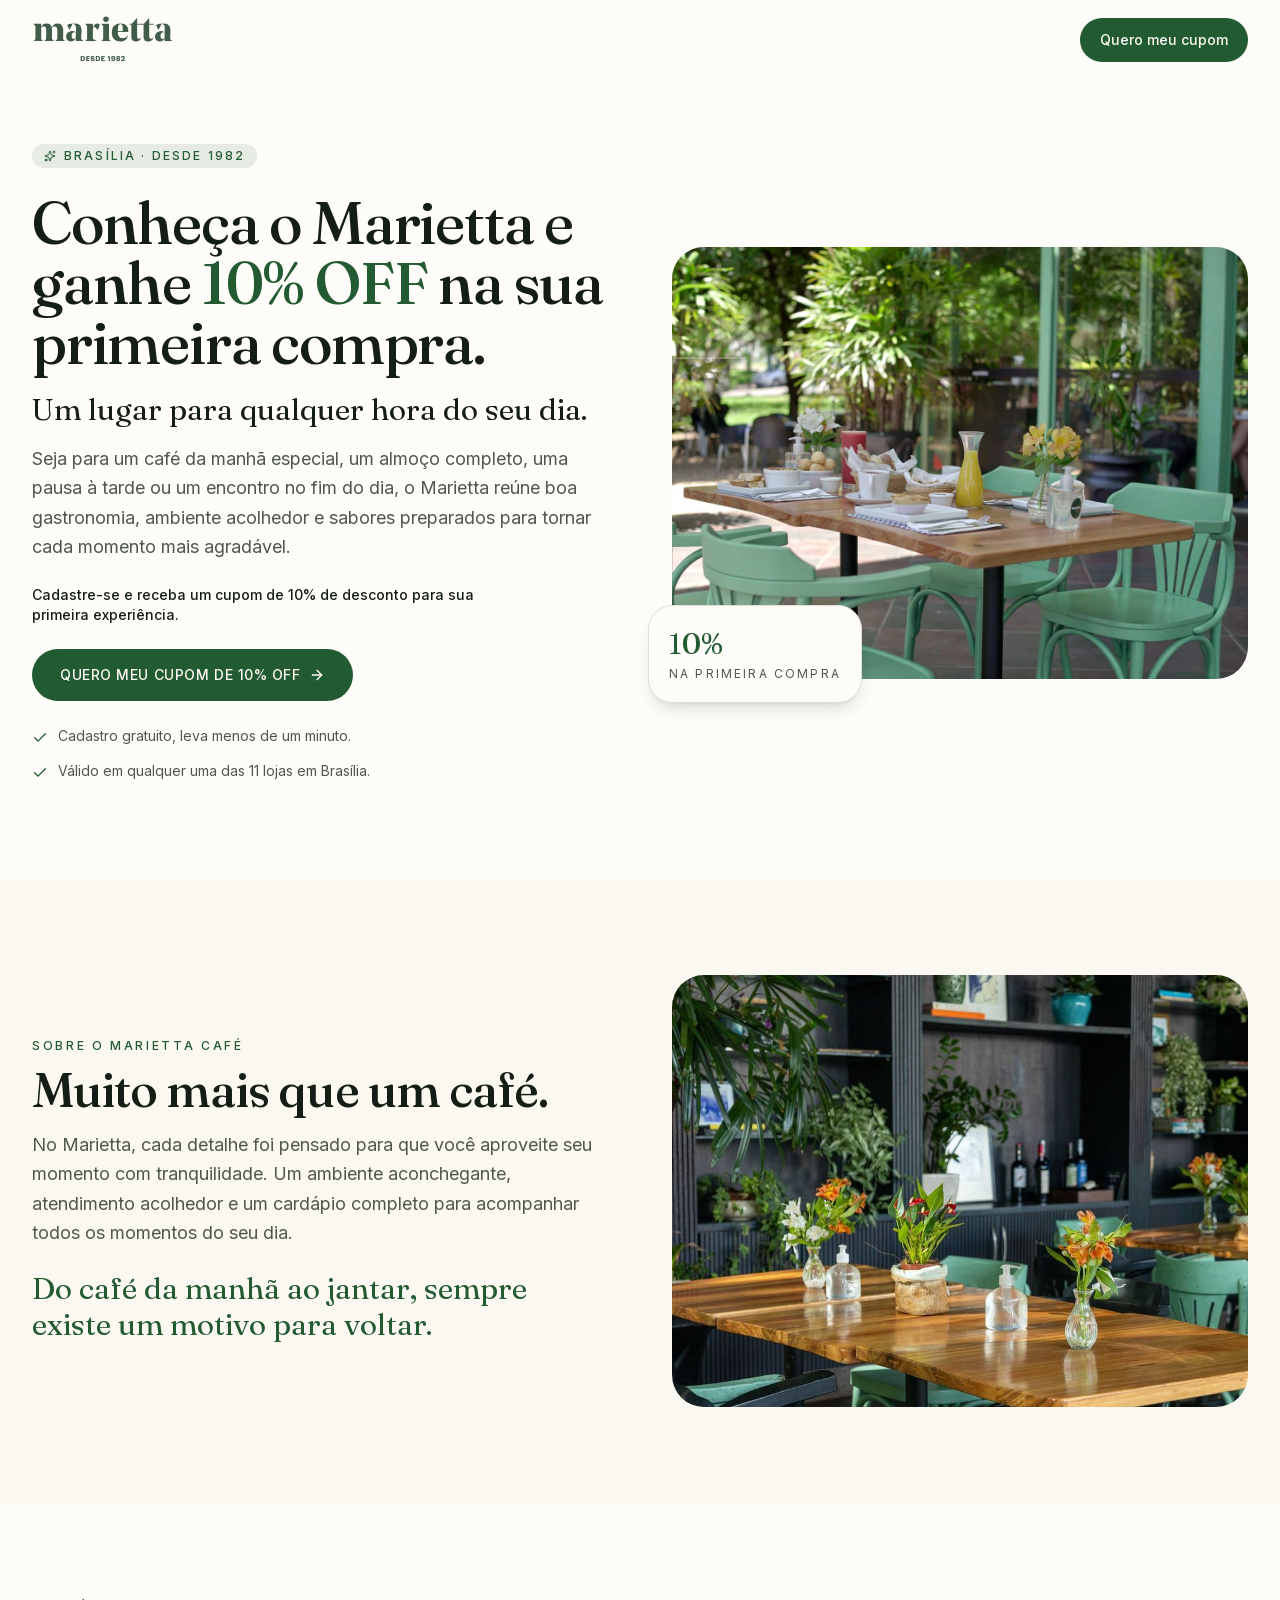
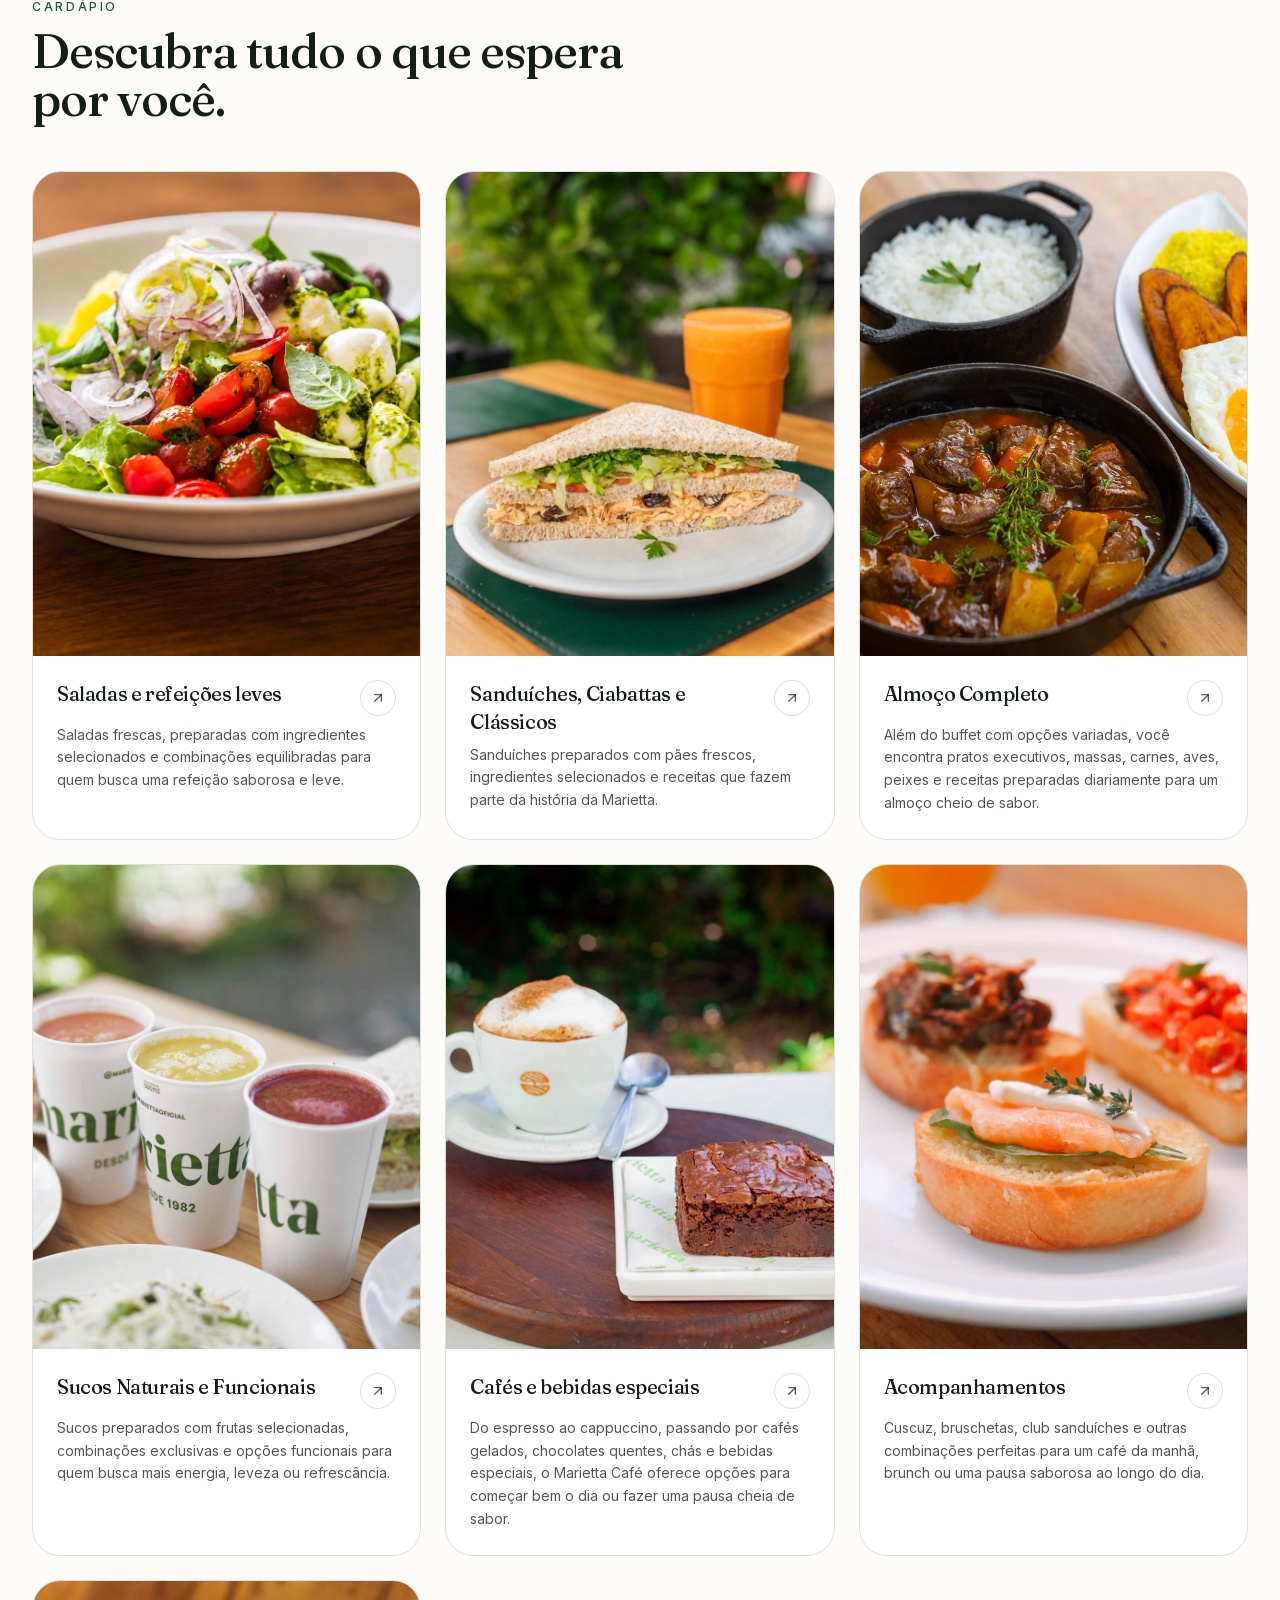
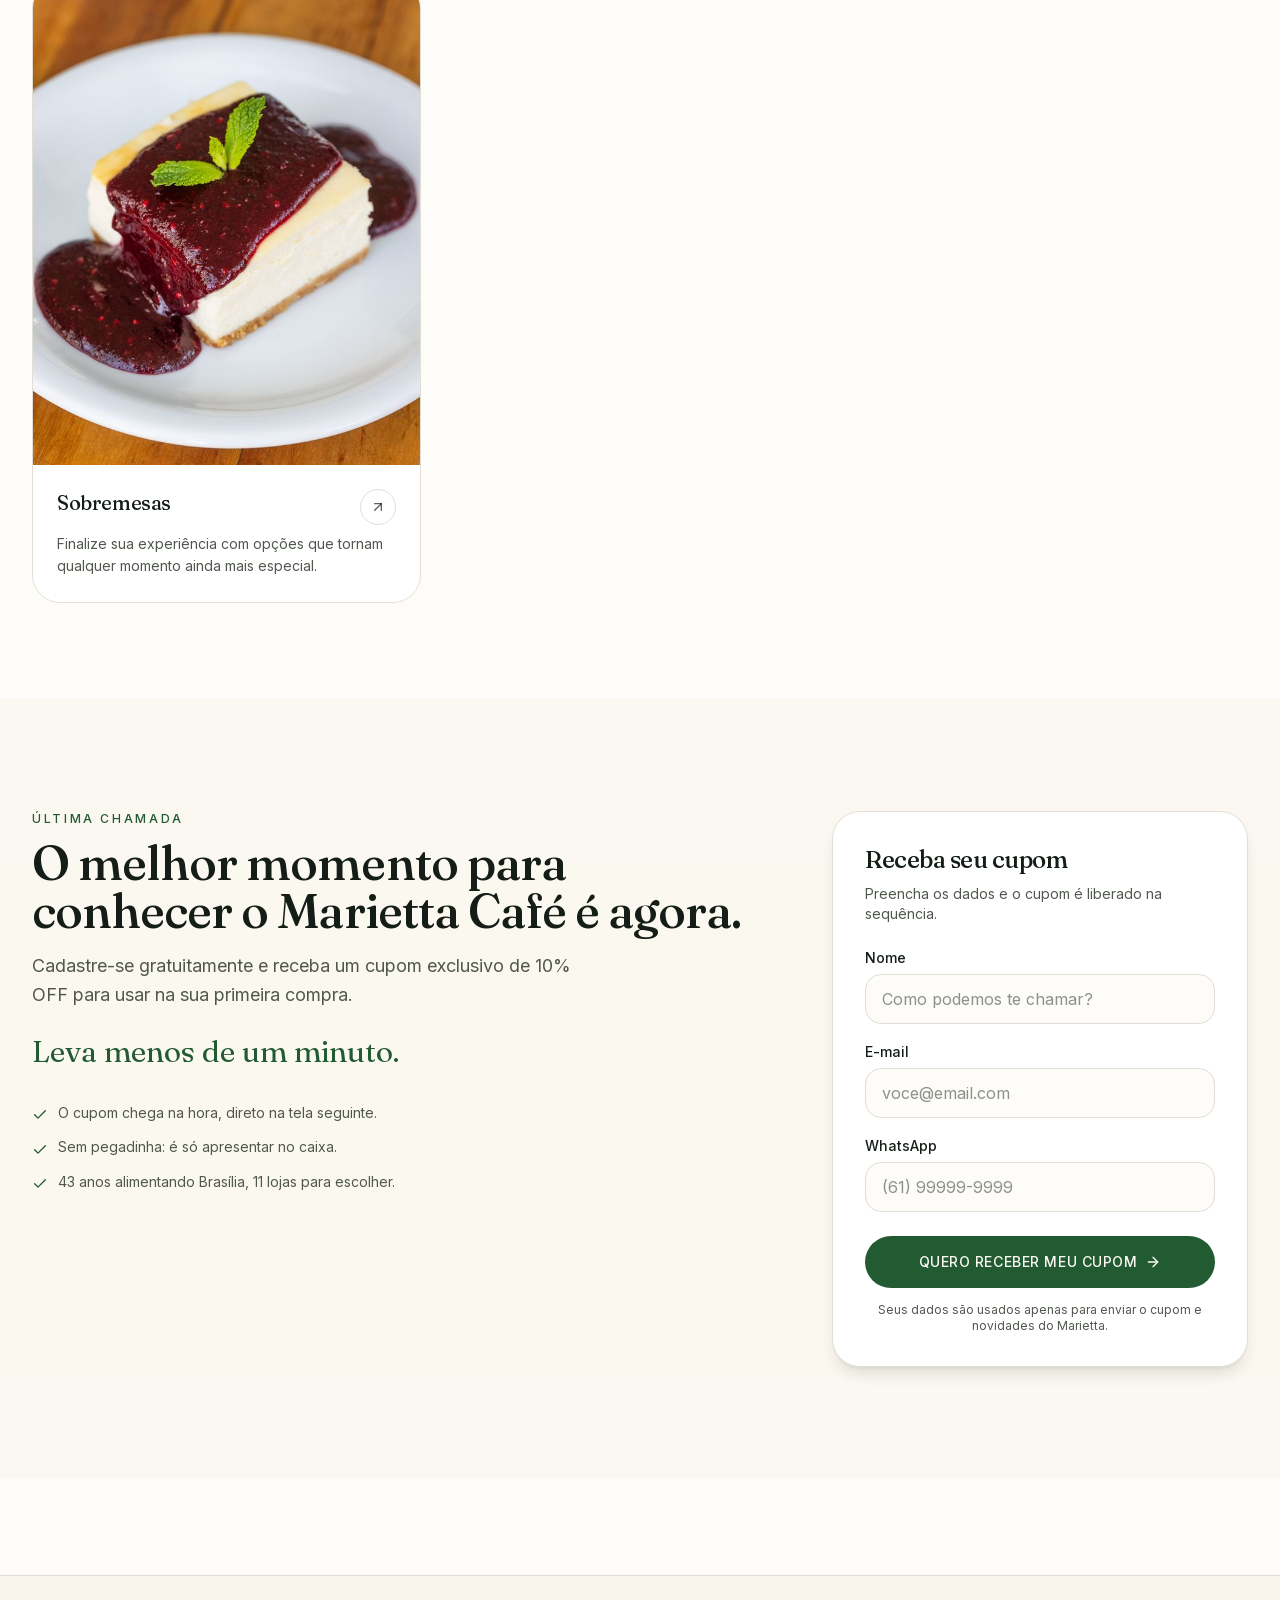
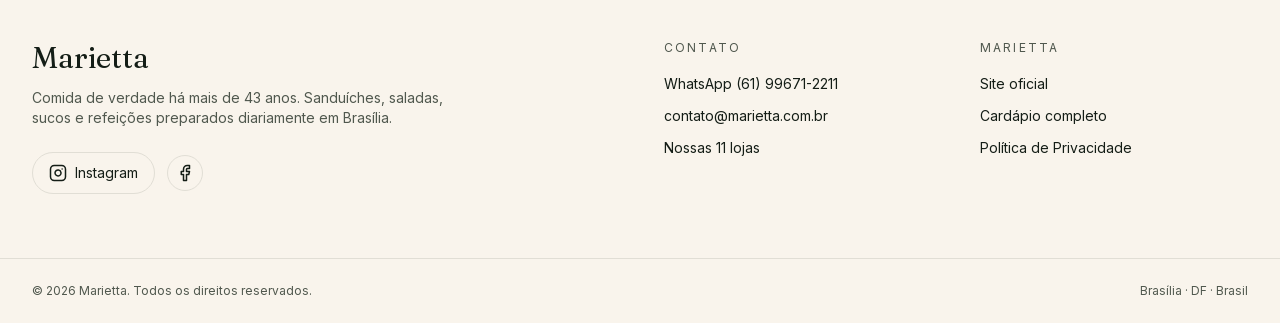
==== commit 1662c9ee: "ajustes de copy" ====
--- a/cafe/index.html
+++ b/cafe/index.html
@@ -163,8 +163,6 @@
 				<div class="section-head reveal">
 					<p class="eyebrow">Cardápio</p>
 					<h2 class="h2">Descubra tudo o que espera por você.</h2>
-					<p class="body">Sete famílias de sabores para cada momento — do primeiro café da manhã à última
-						sobremesa.</p>
 				</div>
 
 				<div class="grid grid--2 grid--3 mt-12">
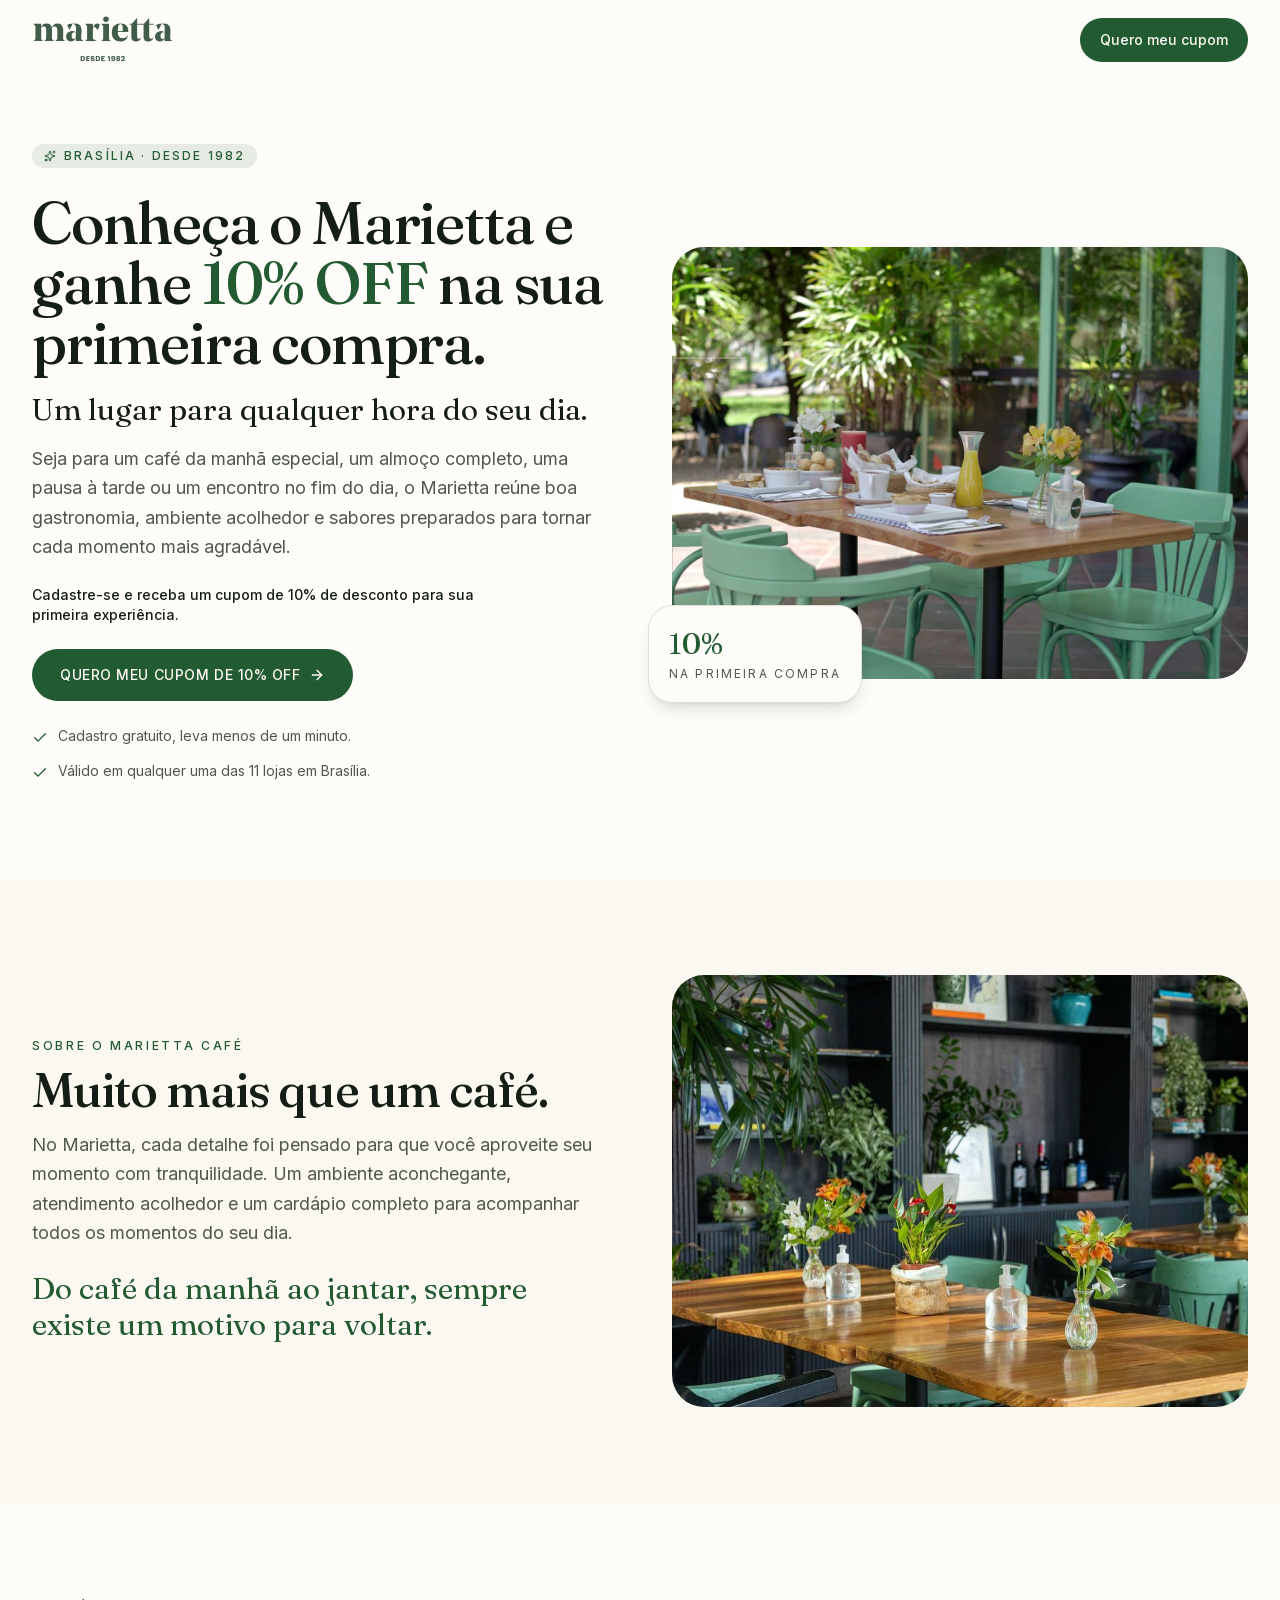
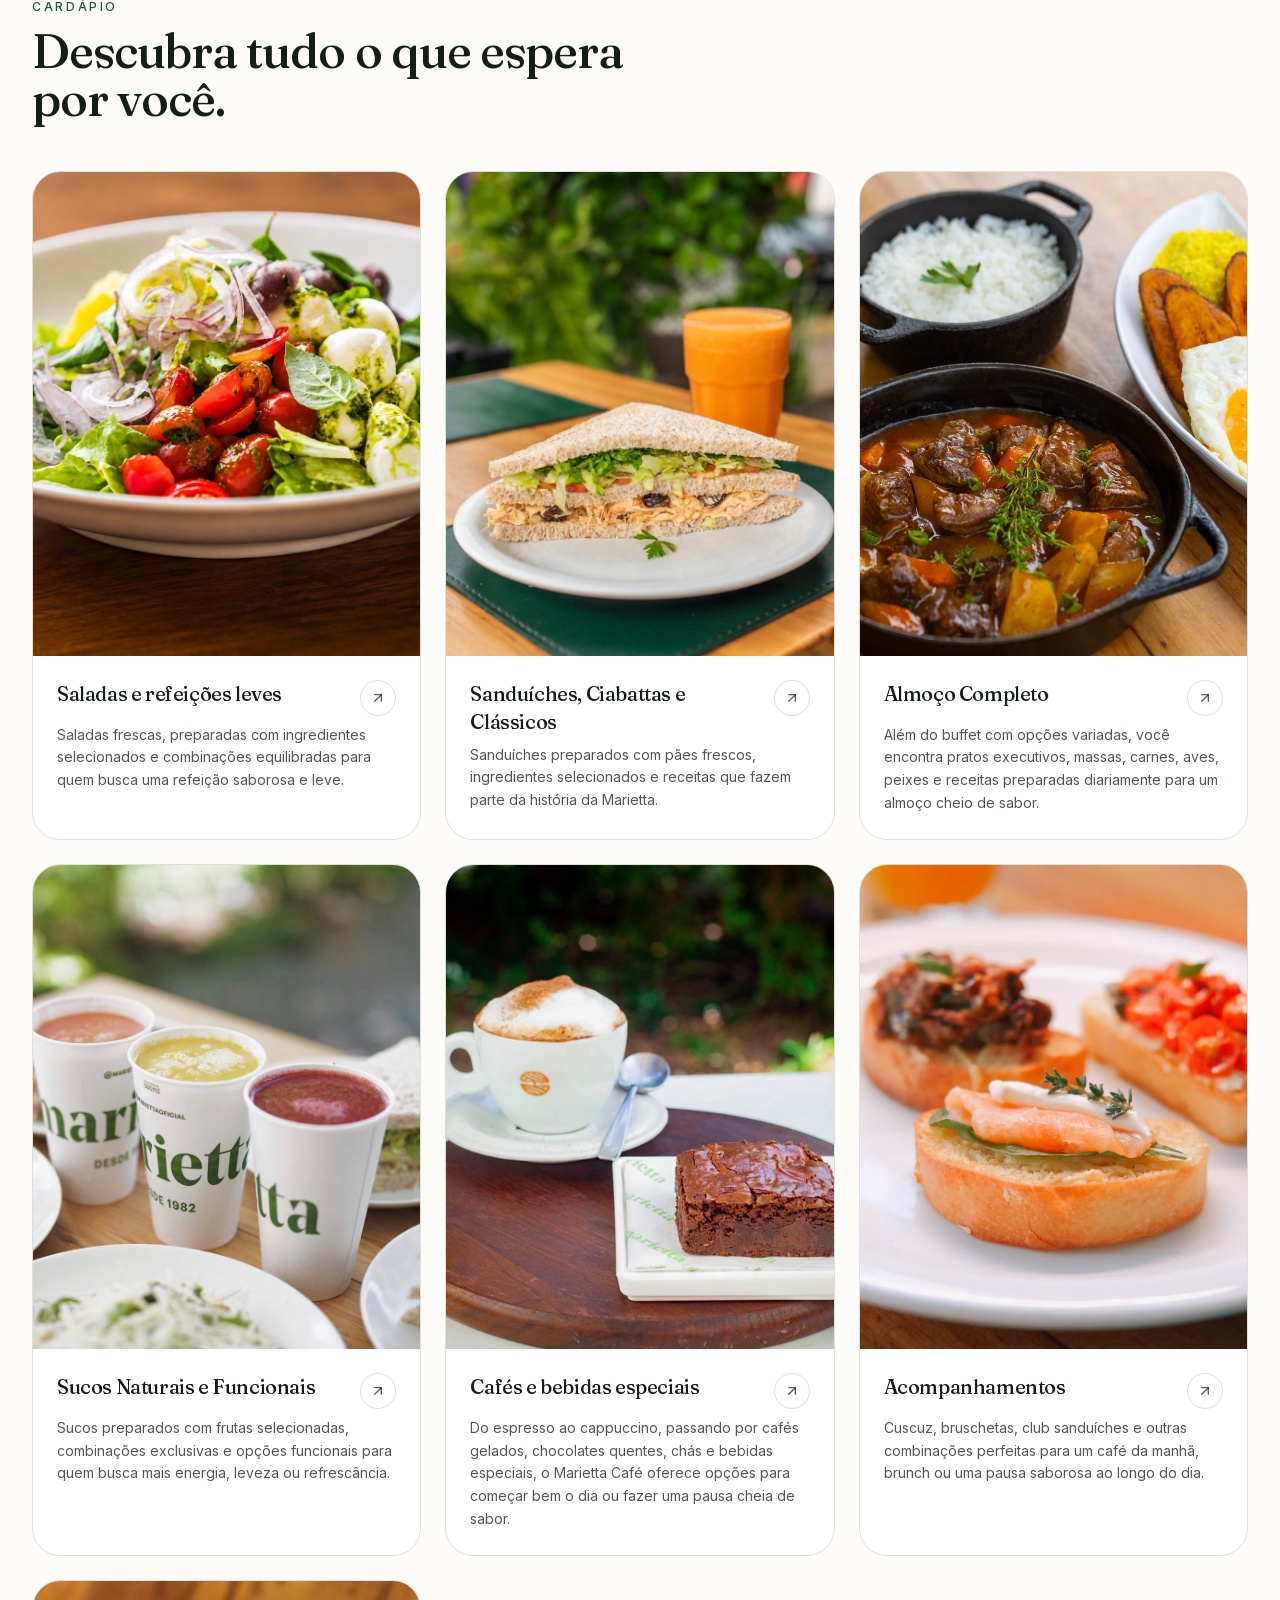
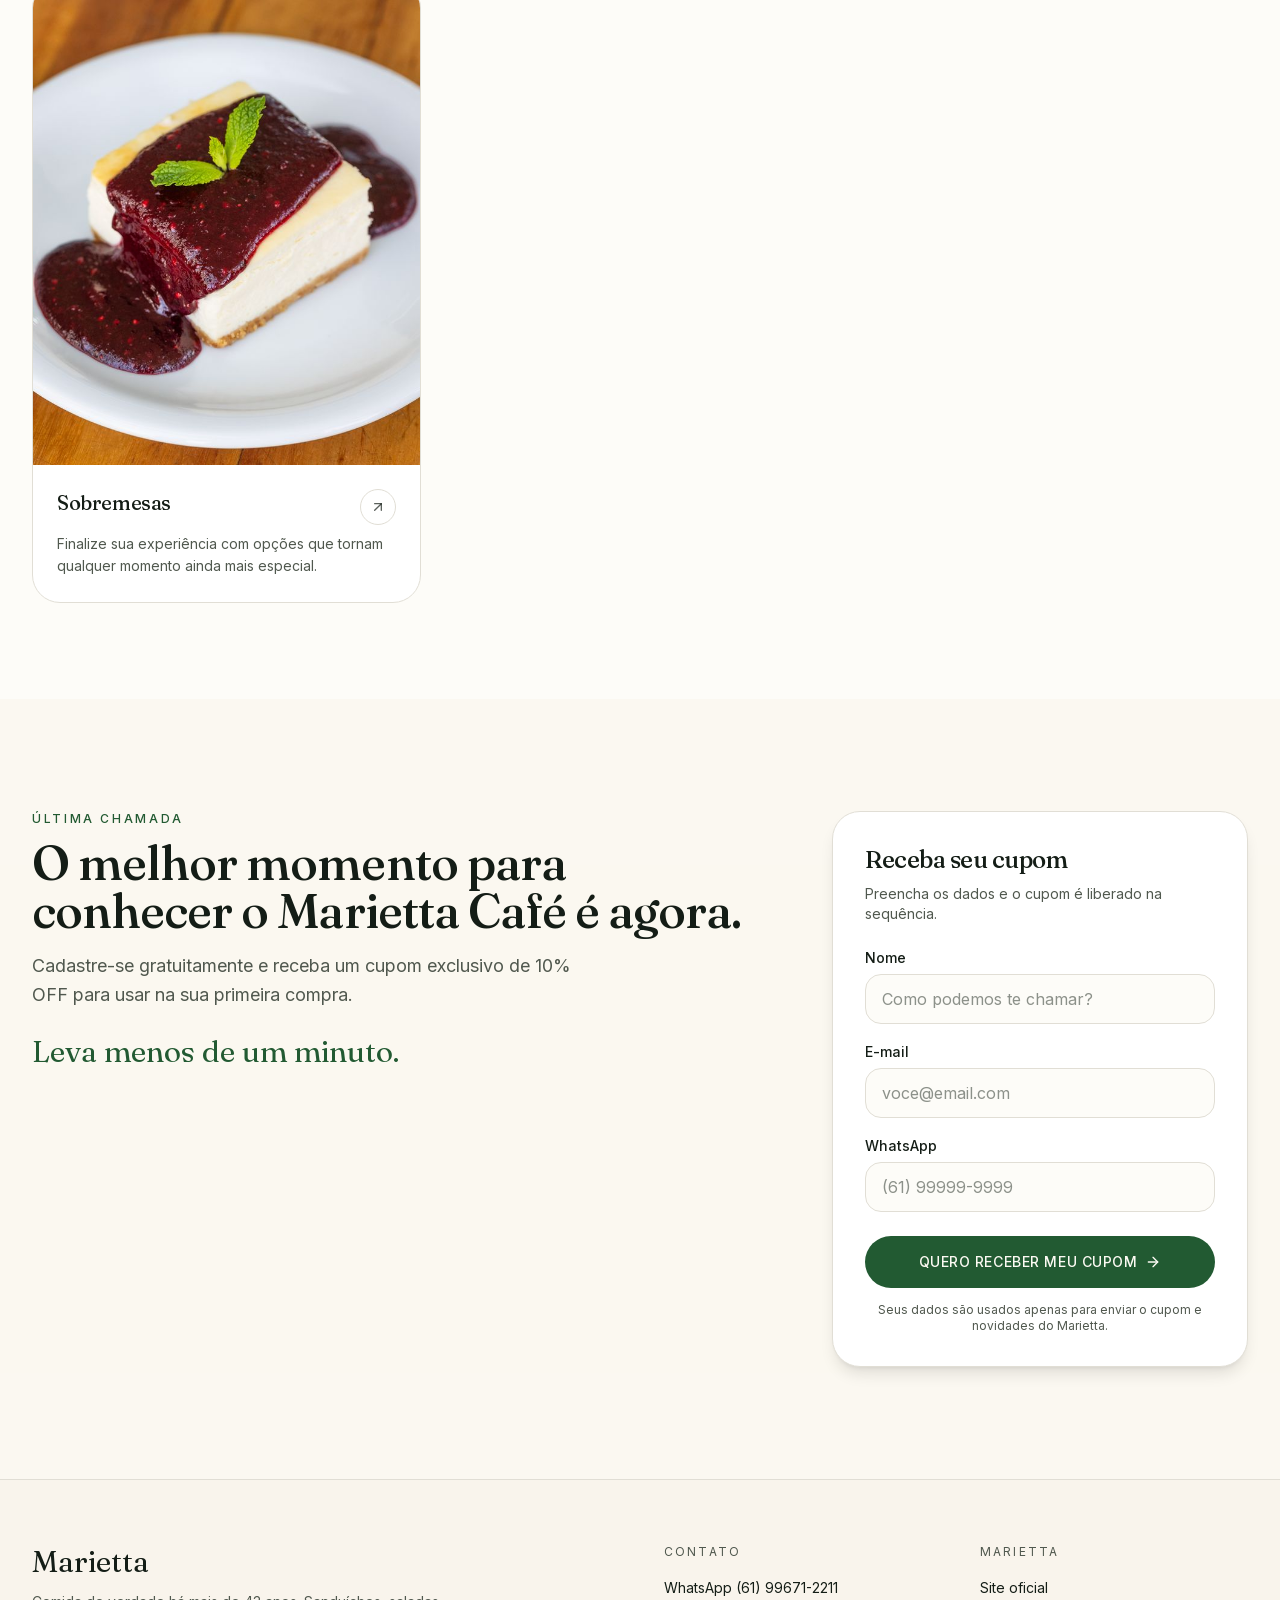
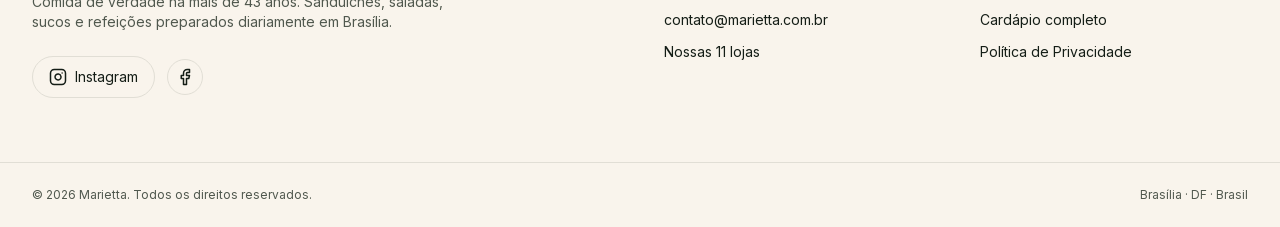
==== commit 7ff0fd06: "ajustes copy e cupons (06-08)" ====
--- a/cafe/index.html
+++ b/cafe/index.html
@@ -351,29 +351,7 @@
 						usar na sua primeira compra.</p>
 					<p class="display h3 accent mt-6">Leva menos de um minuto.</p>
 
-					<ul class="checks mt-8">
-						<li>
-							<svg aria-hidden="true" width="16" height="16" viewBox="0 0 24 24" fill="none"
-								stroke="currentColor" stroke-width="2" stroke-linecap="round" stroke-linejoin="round">
-								<path d="M20 6 9 17l-5-5" />
-							</svg>
-							O cupom chega na hora, direto na tela seguinte.
-						</li>
-						<li>
-							<svg aria-hidden="true" width="16" height="16" viewBox="0 0 24 24" fill="none"
-								stroke="currentColor" stroke-width="2" stroke-linecap="round" stroke-linejoin="round">
-								<path d="M20 6 9 17l-5-5" />
-							</svg>
-							Sem pegadinha: é só apresentar no caixa.
-						</li>
-						<li>
-							<svg aria-hidden="true" width="16" height="16" viewBox="0 0 24 24" fill="none"
-								stroke="currentColor" stroke-width="2" stroke-linecap="round" stroke-linejoin="round">
-								<path d="M20 6 9 17l-5-5" />
-							</svg>
-							43 anos alimentando Brasília, 11 lojas para escolher.
-						</li>
-					</ul>
+
 				</div>
 
 				<!-- ATENÇÃO: formulário sem back-end. O `action` apenas leva
--- a/cafe/assets/styles.css
+++ b/cafe/assets/styles.css
@@ -790,7 +790,6 @@
 .footer {
 	background-color: color-mix(in srgb, var(--secondary) 60%, transparent);
 	border-top: 1px solid var(--border);
-	margin-top: 6rem;
 }
 
 .footer__inner {
